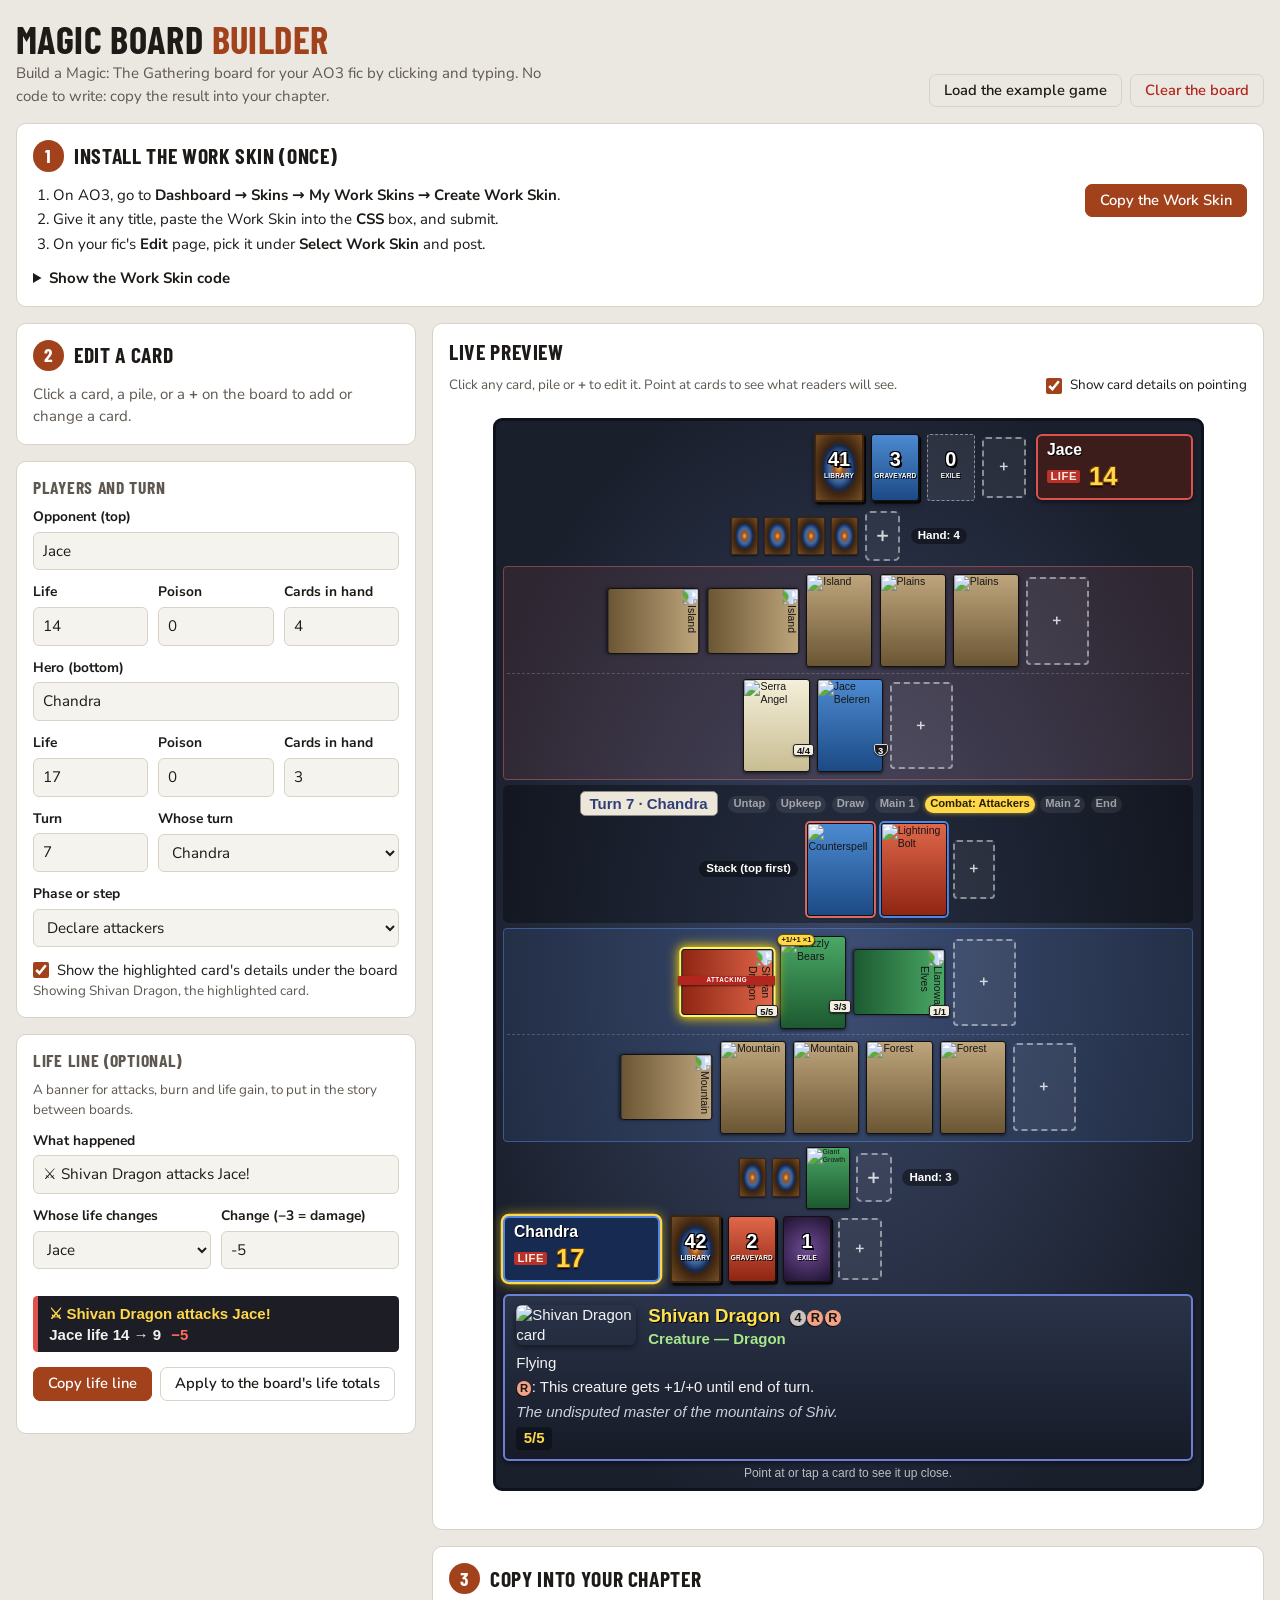
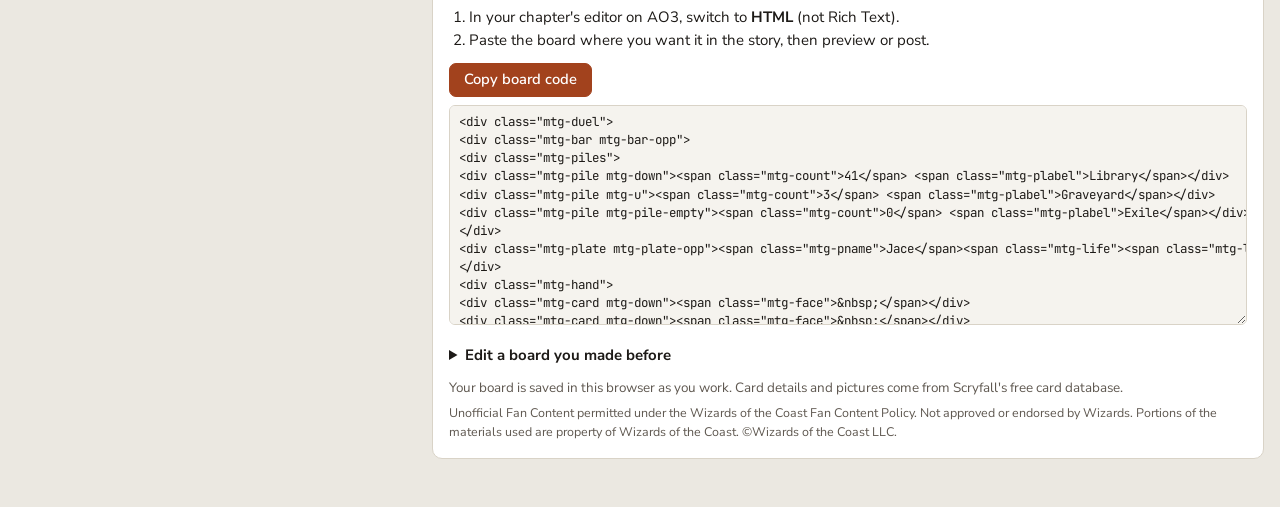
==== index.html @ f200ed75 "Add Magic: The Gathering board builder for AO3 A single-file builder (index.html) that makes MTG gam" ====
<!doctype html>
<html lang="en">
<head>
<meta charset="utf-8">
<meta name="viewport" content="width=device-width, initial-scale=1, viewport-fit=cover">
<title>Magic Board Builder</title>
<meta name="claude:viewport-fit-sides" content="cover">
<link rel="preconnect" href="https://fonts.googleapis.com">
<link rel="preconnect" href="https://fonts.gstatic.com" crossorigin>
<link rel="stylesheet" href="https://fonts.googleapis.com/css2?family=Barlow+Condensed:wght@600;700&family=JetBrains+Mono:wght@400;500&family=Nunito+Sans:opsz,wght@6..12,400;6..12,600;6..12,700&display=swap">
<style>
/* Workbench layout: editor rail on the left, live board and AO3 code on the right; one column on phones. */
:root {
  --bg: #ebe8e1;
  --panel: #ffffff;
  --panel-2: #f5f3ee;
  --ink: #1d1a17;
  --muted: #5f5850;
  --line: #d9d3c7;
  --accent: #a2421d;
  --accent-ink: #ffffff;
  --sel: #d99a00;
  --ok: #1d7a3b;
  --bad: #b3261e;
  --f-display: "Barlow Condensed", "Arial Narrow", "Roboto Condensed", sans-serif;
  --f-body: "Nunito Sans", "Segoe UI", system-ui, -apple-system, sans-serif;
  --f-mono: "JetBrains Mono", ui-monospace, Consolas, "Courier New", monospace;
}
@media (prefers-color-scheme: dark) {
  :root:not([data-theme="light"]) {
    --bg: #14120f; --panel: #1d1a16; --panel-2: #26221d; --ink: #efeae2; --muted: #a79e92;
    --line: #3a342c; --accent: #f08a5d; --accent-ink: #14120f; --sel: #ffd84a; --ok: #6fd38e; --bad: #ff8f85;
    color-scheme: dark;
  }
}
:root[data-theme="dark"] {
  --bg: #14120f; --panel: #1d1a16; --panel-2: #26221d; --ink: #efeae2; --muted: #a79e92;
  --line: #3a342c; --accent: #f08a5d; --accent-ink: #14120f; --sel: #ffd84a; --ok: #6fd38e; --bad: #ff8f85;
  color-scheme: dark;
}

body {
  margin: 0;
  background: var(--bg);
  color: var(--ink);
  font: 15px/1.5 var(--f-body);
}
.page {
  max-width: 1320px;
  margin: 0 auto;
  padding-block: 20px 48px;
  padding-left: max(16px, env(safe-area-inset-left, 0px));
  padding-right: max(16px, env(safe-area-inset-right, 0px));
  display: grid;
  gap: 16px;
}

/* ---------- Header ---------- */
.top { display: flex; flex-wrap: wrap; align-items: end; justify-content: space-between; gap: 12px 24px; }
.top h1 {
  margin: 0;
  font: 700 2.4rem/1 var(--f-display);
  letter-spacing: 0.01em;
  text-transform: uppercase;
  text-wrap: balance;
}
.top h1 span { color: var(--accent); }
.top p { margin: 4px 0 0; color: var(--muted); max-width: 62ch; }
.top-actions { display: flex; flex-wrap: wrap; gap: 8px; }

/* ---------- Panels ---------- */
.panel {
  background: var(--panel);
  border: 1px solid var(--line);
  border-radius: 10px;
  padding: 16px;
  min-width: 0;
}
.panel h2 {
  display: flex;
  align-items: center;
  gap: 10px;
  margin: 0 0 12px;
  font: 700 1.35rem/1.1 var(--f-display);
  letter-spacing: 0.03em;
  text-transform: uppercase;
}
.panel h3 {
  margin: 0 0 10px;
  font: 700 1.1rem/1.1 var(--f-display);
  letter-spacing: 0.04em;
  text-transform: uppercase;
  color: var(--muted);
}
.step-no {
  display: inline-grid;
  place-items: center;
  width: 1.6em;
  height: 1.6em;
  border-radius: 50%;
  background: var(--accent);
  color: var(--accent-ink);
  font-size: 0.9em;
}
.muted { color: var(--muted); }

.skin-step { display: grid; grid-template-columns: minmax(0, 1fr) auto; gap: 12px 24px; align-items: start; }
.skin-step ol { margin: 0; padding-left: 1.3em; }
.skin-step ol li + li { margin-top: 2px; }
.skin-step .actions { display: flex; flex-direction: column; gap: 8px; align-items: stretch; }
@media (max-width: 700px) { .skin-step { grid-template-columns: minmax(0, 1fr); } .skin-step .actions { flex-direction: row; flex-wrap: wrap; } }

.work {
  display: grid;
  gap: 16px;
  grid-template-columns: minmax(0, 400px) minmax(0, 1fr);
  grid-template-areas: "edit board" "edit code";
  align-items: start;
}
.col-edit { grid-area: edit; display: grid; gap: 16px; min-width: 0; }
.board-panel { grid-area: board; }
.code-panel { grid-area: code; }
@media (max-width: 900px) {
  .work { grid-template-columns: minmax(0, 1fr); grid-template-areas: "board" "edit" "code"; }
}

/* ---------- Form controls ---------- */
.field { display: grid; gap: 4px; margin-bottom: 12px; min-width: 0; }
.field > label, .legend { font-weight: 700; font-size: 0.86rem; }
.row2 { display: grid; grid-template-columns: minmax(0, 1fr) minmax(0, 1fr); gap: 0 10px; }
.row3 { display: grid; grid-template-columns: repeat(3, minmax(0, 1fr)); gap: 0 10px; }
.span2 { grid-column: span 2; }
.span3 { grid-column: span 3; }
input[type="text"], input[type="number"], input[type="url"], select, textarea {
  width: 100%;
  box-sizing: border-box;
  padding: 7px 9px;
  border: 1px solid var(--line);
  border-radius: 6px;
  background: var(--panel-2);
  color: var(--ink);
  font: inherit;
  font-size: 0.95rem;
}
textarea { resize: vertical; }
input:focus-visible, select:focus-visible, textarea:focus-visible, button:focus-visible {
  outline: 2px solid var(--accent);
  outline-offset: 1px;
}
input:disabled + span { opacity: 0.5; }
.inline { display: flex; gap: 8px; }
.inline input { flex: 1; min-width: 0; }

.checks { display: grid; gap: 8px; margin-bottom: 12px; }
.check { display: grid; grid-template-columns: auto minmax(0, 1fr); gap: 8px; align-items: start; font-size: 0.92rem; cursor: pointer; }
.check input { margin: 3px 0 0; width: 16px; height: 16px; accent-color: var(--accent); }

.seg { display: inline-flex; flex-wrap: wrap; border: 1px solid var(--line); border-radius: 7px; overflow: hidden; max-width: 100%; }
.seg label { position: relative; cursor: pointer; }
.seg input { position: absolute; opacity: 0; inset: 0; margin: 0; cursor: pointer; }
.seg span { display: block; padding: 6px 12px; font-size: 0.9rem; font-weight: 600; background: var(--panel-2); }
.seg label + label span { border-left: 1px solid var(--line); }
.seg input:checked + span { background: var(--accent); color: var(--accent-ink); }
.seg input:focus-visible + span { outline: 2px solid var(--accent); outline-offset: -3px; }

.btn, .btn-ghost {
  display: inline-flex;
  align-items: center;
  justify-content: center;
  gap: 6px;
  padding: 7px 14px;
  border-radius: 7px;
  font: 600 0.92rem/1.2 var(--f-body);
  cursor: pointer;
  white-space: nowrap;
}
.btn { background: var(--accent); color: var(--accent-ink); border: 1px solid var(--accent); }
.btn:hover { filter: brightness(1.08); }
.btn:disabled { opacity: 0.6; cursor: default; }
.btn-ghost { background: transparent; color: var(--ink); border: 1px solid var(--line); }
.btn-ghost:hover { border-color: var(--accent); }
.btn-ghost.danger { color: var(--bad); }
.btn-ghost:disabled { opacity: 0.45; cursor: default; border-color: var(--line); }

.hint { margin: 0; font-size: 0.84rem; color: var(--muted); }
.hint.ok { color: var(--ok); }
.hint.bad { color: var(--bad); }
.empty-note { margin: 0; color: var(--muted); }
.zone-title {
  margin: 0 0 12px;
  padding: 6px 10px;
  border-left: 4px solid var(--sel);
  background: var(--panel-2);
  border-radius: 0 6px 6px 0;
  font-weight: 700;
}

.lookup-out { display: grid; gap: 6px; }
.lookup-out:empty { display: none; }
.results { display: grid; gap: 4px; max-height: 280px; overflow: auto; }
.result {
  display: grid;
  gap: 1px;
  padding: 6px 9px;
  border: 1px solid var(--line);
  border-radius: 6px;
  background: var(--panel-2);
  color: var(--ink);
  font: inherit;
  font-size: 0.9rem;
  text-align: left;
  cursor: pointer;
}
.result span { color: var(--muted); font-size: 0.8rem; }
.result:hover { border-color: var(--accent); }
.lookup-out a, .hint a { color: var(--accent); }

.prints { display: grid; grid-template-columns: repeat(auto-fill, minmax(76px, 1fr)); gap: 6px; max-height: 330px; overflow: auto; padding: 2px; }
.print {
  display: grid;
  gap: 2px;
  padding: 3px;
  border: 1px solid var(--line);
  border-radius: 6px;
  background: var(--panel-2);
  color: var(--muted);
  font: 600 0.7rem/1.15 var(--f-body);
  text-align: center;
  cursor: pointer;
}
.print img { width: 100%; height: auto; border-radius: 4px; }
.print:hover, .print.is-cur { border-color: var(--accent); color: var(--ink); }
.print.is-cur { outline: 2px solid var(--accent); }

.pic-row { display: grid; grid-template-columns: minmax(0, 1fr) auto; gap: 10px; align-items: start; }
.pic-row img { width: 56px; height: auto; border-radius: 3px; border: 1px solid var(--line); }
.btn-row { display: flex; flex-wrap: wrap; gap: 8px; margin-top: 4px; }

/* ---------- Preview ---------- */
.board-panel .hint { margin-bottom: 8px; }
.preview-bar { display: flex; flex-wrap: wrap; justify-content: space-between; gap: 6px 16px; align-items: center; margin-bottom: 8px; }
.preview-bar .hint { margin: 0; }
.preview { min-width: 0; }
.preview .mtg-duel { margin-top: 0; }
#workskin [data-k] { cursor: pointer; }
#workskin [data-k]:focus-visible { outline: 2px solid var(--accent); outline-offset: 2px; }
#workskin .is-sel { outline: 3px solid var(--sel); outline-offset: 3px; border-radius: 0.3em; }
#workskin .mtg-pile.is-sel { outline-offset: 2px; }
#workskin.no-pops .mtg-hover, #workskin.no-pops .mtg-pop { display: none !important; }
/* The + buttons only exist in the builder, never in the code for AO3. */
.add-slot {
  display: inline-grid;
  place-items: center;
  width: 4.2em;
  height: 5.9em;
  margin: 0.15em;
  vertical-align: middle;
  border: 2px dashed rgba(255, 255, 255, 0.45);
  border-radius: 0.4em;
  background: rgba(255, 255, 255, 0.06);
  color: rgba(255, 255, 255, 0.8);
  font: 700 0.95em/1.1 var(--f-body);
  cursor: pointer;
}
.add-slot:hover { border-color: #ffd84a; color: #ffd84a; }
.mtg-row .add-slot { width: 6.3em; height: 8.8em; margin: 0.25em 0.2em; }
.mtg-hand .add-slot { width: 2.6em; height: 3.65em; font-size: 1.3em; }
.mtg-piles .add-slot { width: 4.4em; height: 6.15em; margin: 0 0.2em; }
.add-slot b { display: block; font-size: 1.6em; line-height: 1; }

/* ---------- Code output ---------- */
.code-panel ol { margin: 0 0 12px; padding-left: 1.3em; }
.code-bar { display: flex; flex-wrap: wrap; gap: 8px; align-items: center; margin-bottom: 8px; }
.status { font-size: 0.86rem; color: var(--ok); font-weight: 600; }
textarea.code {
  height: 220px;
  font: 0.78rem/1.45 var(--f-mono);
  white-space: pre;
  overflow: auto;
}
details { margin-top: 12px; }
summary { cursor: pointer; font-weight: 700; }
details[open] summary { margin-bottom: 8px; }
.log-preview .mtg-log { margin: 0 0 10px; }
.legal { margin: 0; font-size: 0.78rem; color: var(--muted); }
</style>
</head>
<body>


<script type="text/plain" id="skin-css">/* =====================================================================
   MAGIC: THE GATHERING DUEL BOARD — AO3 Work Skin

   HOW TO INSTALL
   AO3 Dashboard → Skins → My Work Skins → Create Work Skin, paste this
   whole file, save. Then on your work's Edit page pick it under
   "Select Work Skin". AO3 quietly adds "#workskin" in front of every
   rule, so these styles only ever touch your own story.

   HOW TO READ THIS FILE (a 30-second CSS primer)
   - Anything between slash-star and star-slash, like this text, is a
     comment. The browser ignores it; it's only here for you.
   - A rule looks like:   .mtg-card { color: red; }
       .mtg-card   = "every element whose class is mtg-card"
                     (in the HTML that's  class="mtg-card")
       { ... }     = the list of looks to give those elements
       color: red; = one look: a "property" and its "value"
   - ".mtg-tapped .mtg-face" (two names with a space) means "a mtg-face
     that sits INSIDE a mtg-tapped". ".mtg-pile.mtg-down" (no space)
     means "one element that has BOTH classes".
   - Every class here starts with "mtg-" so it can't clash with AO3's
     own class names.

   UNITS YOU'LL SEE
   - em  = relative to the current text size. 1em = one letter-height.
           Because the whole board is sized in em, it grows and shrinks
           with the reader's chosen font size.
   - %   = a share of the space available (50% = half as wide).
   - px  = a fixed screen pixel. Used only for thin lines.

   COLOURS
   - #ffd84a is a hex colour (red-green-blue). rgba(0, 0, 0, 0.5) is
     red, green, blue, then opacity: 0 = invisible, 1 = solid.
   - Many rules set "background" twice: first a plain colour, then a
     gradient. Browsers use the last one they understand, so the plain
     colour is a safety net if a gradient ever isn't supported.

   WHAT AO3 DOESN'T ALLOW, AND SO ISN'T USED HERE
   - "@media" rules: AO3's cleaner rebuilds work skins without their
     screen-size conditions, so a rule meant only for phones would
     apply everywhere. Everything here works at every screen size.
   - "position: fixed" (pinning something to the reader's screen):
     AO3 refuses to save a work skin that uses it.
   ===================================================================== */


/* =====================================================================
   1. THE BOARD FRAME
   The dark playmat that holds everything. In the HTML it's the
   outermost <div class="mtg-duel">.
   ===================================================================== */
.mtg-duel {
  margin: 1.5em auto;               /* space above/below; "auto" centres it */
  max-width: 46em;                  /* never wider than this on big screens */
  padding: 0.5em;                   /* gap between the edge and the contents */
  background: #222a3a;              /* plain slate (safety net) */
  background: radial-gradient(ellipse, #3a4766, #1a1f2c 80%);  /* lighter in the middle, darker at the edges */
  border: 3px solid #0e121a;
  border-radius: 0.6em;
  color: #fff;                      /* default text colour: white */
  font-family: "Trebuchet MS", "Segoe UI", Verdana, Arial, sans-serif;  /* first font the reader has wins */
  line-height: 1.2;                 /* tighter line spacing than story text */
  text-align: left;
  position: relative;               /* card details (section 12) are placed against this box */
}

/* AO3 sometimes slips extra line breaks (<br>) and paragraphs (<p>) into
   pasted HTML. These rules make them invisible and spaceless inside the
   board, the card panel and the log box, so they can't break the layout. */
.mtg-duel br, .mtg-spot br, .mtg-log br { display: none; }
.mtg-duel p, .mtg-spot p, .mtg-log p { margin: 0; padding: 0; }
/* Where cards sit side by side, a paragraph AO3 adds must not start a new line. */
.mtg-row p, .mtg-hand p, .mtg-bar p, .mtg-piles p, .mtg-mid p, .mtg-stack p { display: inline; }


/* =====================================================================
   2. PLAYER PLATES (name, life, poison)
   The opponent's plate sits top-right, the hero's bottom-left.
   ===================================================================== */

/* The strip each plate sits in (with the player's piles beside it). */
.mtg-bar { margin: 0.2em 0 0.4em; text-align: left; }
/* Add mtg-bar-opp to push everything to the right (opponent's side). */
.mtg-bar-opp { text-align: right; }

/* The dark box itself. */
.mtg-plate {
  display: inline-block;            /* only as wide as it needs, so it can sit left or right */
  min-width: 9em;
  margin: 0.15em 0;
  padding: 0.3em 0.6em 0.4em;       /* top, sides, bottom */
  vertical-align: middle;
  text-align: left;
  border-radius: 0.4em;
  box-shadow: 0 0.15em 0.3em rgba(0, 0, 0, 0.45);
}
/* Colour themes: red-bordered for the opponent, blue for the hero. */
.mtg-plate-opp { background: #3d1c1c; border: 2px solid #d9534f; }
.mtg-plate-me { background: #172a52; border: 2px solid #4f86e8; }
/* Add mtg-active to the plate of the player whose turn it is: a gold ring. */
.mtg-plate.mtg-active { box-shadow: 0 0 0 0.15em #ffd84a, 0 0 0.8em 0.15em rgba(255, 212, 0, 0.5); }

/* Player's name. */
.mtg-pname {
  display: block;
  margin-bottom: 0.1em;
  font-weight: bold;
  font-size: 1.05em;
  text-shadow: 1px 1px 0 #000;
}

/* The line holding the "LIFE" tag, the number and the poison counter. */
.mtg-life { display: block; white-space: nowrap; }

/* The little "LIFE" tag. */
.mtg-life-tag {
  display: inline-block;
  margin-right: 0.4em;
  padding: 0 0.3em;
  background: #b8322a;
  color: #ffe9e0;
  font-weight: bold;
  font-size: 0.75em;
  letter-spacing: 0.05em;
  border-radius: 0.2em;
  vertical-align: middle;
}

/* The big life total. Four text-shadows draw an outline; the fifth a drop shadow. */
.mtg-life-num {
  font-size: 1.7em;
  font-weight: bold;
  color: #ffd84a;
  text-shadow: 1px 1px 0 #6b3a00, -1px -1px 0 #6b3a00, 1px -1px 0 #6b3a00, -1px 1px 0 #6b3a00, 0 2px 2px #000;
  vertical-align: middle;
}

/* Poison counters: a green pill after the life total, e.g. "☣ 3". */
.mtg-poison {
  display: inline-block;
  margin-left: 0.5em;
  padding: 0 0.45em;
  background: #2b4f1c;
  border: 1px solid #8fd16a;
  border-radius: 1em;
  color: #d8ffc4;
  font-size: 0.8em;
  font-weight: bold;
  vertical-align: middle;
}


/* =====================================================================
   3. PILES (Library, Graveyard, Exile) AND THE COMMAND ZONE
   A small group of card-sized piles beside each plate.
   ===================================================================== */
.mtg-piles {
  display: inline-block;
  margin: 0.15em 0.4em;
  vertical-align: middle;
  font-size: 0.7em;                 /* everything in here is drawn at 70% size */
  text-align: center;
  white-space: nowrap;              /* keep the piles in one row */
}

/* One pile. Two offset shadows behind it make it look like a stack. */
.mtg-pile {
  display: inline-block;
  width: 4.4em;
  height: 6.15em;
  margin: 0 0.2em;
  vertical-align: middle;
  overflow: hidden;
  border: 1px solid #111;
  border-radius: 0.3em;
  background: #555;
  text-align: center;
  white-space: normal;
  box-shadow: 0.1em 0.12em 0 #0c0c0c, 0.2em 0.24em 0 #050505, 0 0.3em 0.5em rgba(0, 0, 0, 0.5);
}
/* An empty pile: just a dashed outline. */
.mtg-pile-empty { background: rgba(255, 255, 255, 0.07); border: 1px dashed rgba(255, 255, 255, 0.45); box-shadow: none; }
/* The Exile pile is purple-black, so it never looks like the Graveyard. */
.mtg-pile-exile { background: #3a2650; background: radial-gradient(circle, #6e4b94, #1f1230); }

/* The big number on a pile, with a black outline so it shows on any colour. */
.mtg-count {
  display: block;
  margin-top: 0.75em;
  font-size: 1.9em;
  line-height: 1;
  font-weight: bold;
  color: #fff;
  text-shadow: 2px 2px 0 #000, -1px -1px 0 #000, 1px -1px 0 #000, -1px 1px 0 #000;
}
/* The small "LIBRARY" / "GRAVEYARD" / "EXILE" label under it. */
.mtg-plabel {
  display: block;
  margin-top: 0.35em;
  font-size: 0.62em;
  font-weight: bold;
  letter-spacing: 0.03em;
  text-transform: uppercase;
  color: #fff;
  text-shadow: 1px 1px 0 #000;
}


/* =====================================================================
   4. THE BATTLEFIELD
   Each player has a side (mtg-side) holding two rows of cards:
     mtg-front-row  creatures, planeswalkers, battles (nearest the middle)
     mtg-back-row   lands, artifacts, enchantments (nearest the player)
   Rows fill left to right and wrap onto a new line when they run out
   of room, so the board fits phones without scrolling sideways.
   ===================================================================== */
.mtg-side {
  padding: 0.15em 0.3em;
  border-radius: 0.4em;
  font-size: 0.7em;                 /* cards are sized relative to this */
}
/* Side tints: red for the opponent, blue for the hero. */
.mtg-opp { background: rgba(224, 106, 99, 0.1); border: 1px solid rgba(224, 106, 99, 0.45); }
.mtg-me { background: rgba(90, 143, 238, 0.1); border: 1px solid rgba(90, 143, 238, 0.45); }

.mtg-row {
  min-height: 3em;                  /* an empty row still shows as a thin strip */
  padding: 0.3em 0;
  text-align: center;               /* cards gather in the middle */
}
/* A faint dashed line between the two rows of one side. */
.mtg-row + .mtg-row { border-top: 1px dashed rgba(255, 255, 255, 0.18); }


/* =====================================================================
   5. CARDS
   Every card has these parts, in this order:
     <div class="mtg-card ...">     the space the card takes up on the
                                    board, and the thing readers point at
       <span class="mtg-badges">    small labels over the card (section 8),
                                    only if it has any
       <span class="mtg-face">      what the card looks like
       a details panel or pop-up    (section 12), only if it has one
     </div>
   The face is either a real card picture (<img> inside it, plus
   mtg-pic on the card) or a drawn card made of three strips:
     mtg-cname  name     mtg-art  picture box with the mana cost
     mtg-type   type line
   The frame colour is a class on the card (section 6).
   ===================================================================== */
.mtg-card {
  display: inline-block;            /* sit side by side in a row */
  width: 6.3em;                    /* real card proportions: 63 × 88 mm */
  height: 8.8em;
  margin: 0.25em 0.2em;
  vertical-align: middle;
  text-align: left;
  cursor: pointer;                  /* tells iPhones the card can be tapped */
}

.mtg-face {
  display: block;
  width: 100%;
  height: 100%;
  box-sizing: border-box;           /* the frame padding stays inside the card's size */
  padding: 0.25em;                  /* the coloured frame around the strips */
  overflow: hidden;
  background: #999;
  border: 1px solid #111;
  border-radius: 0.3em;
  color: #161616;
  box-shadow: 0 0.15em 0.3em rgba(0, 0, 0, 0.55);
}
/* While the pointer is over a card, a thin yellow outline marks it. */
.mtg-card:hover .mtg-face { outline: 2px solid #fff36b; }

/* Name strip. Fits two lines; a longer name is cut off. */
.mtg-cname {
  display: block;
  height: 2.2em;
  overflow: hidden;
  padding: 0.1em 0.2em;
  background: rgba(255, 255, 255, 0.7);
  border-radius: 0.15em;
  font-size: 0.75em;
  line-height: 1.1;
  font-weight: bold;
}

/* Picture box. Shows the mana cost (or, for a land, the mana it makes).
   Its colour comes from the frame class (section 6). */
.mtg-art {
  display: block;
  height: 3.4em;
  margin: 0.15em 0;
  overflow: hidden;
  background: #555;
  border: 1px solid rgba(0, 0, 0, 0.6);
  line-height: 3.4em;               /* as tall as the box = the symbols sit in the middle */
  text-align: center;
  white-space: nowrap;
}

/* Type line ("Creature — Elf Druid"). One line; a long one ends in "…". */
.mtg-type {
  display: block;
  padding: 0.15em 0.25em;
  overflow: hidden;
  background: rgba(255, 255, 255, 0.7);
  border-radius: 0.15em;
  font-size: 0.6em;
  font-weight: bold;
  white-space: nowrap;
  text-overflow: ellipsis;
}

/* A REAL CARD PICTURE as the face: no frame, the picture fills the card.
   "height: auto" keeps the picture's own shape (Scryfall asks that card
   pictures are never stretched or squashed). */
.mtg-pic .mtg-face { padding: 0; background: #111; }
.mtg-face img { display: block; width: 100%; height: auto; }


/* =====================================================================
   6. FRAME COLOURS
   One class per colour, on the card (or on a Graveyard pile, to show the
   colour of its top card):
     mtg-w white   mtg-u blue   mtg-b black   mtg-r red   mtg-g green
     mtg-m multicoloured (gold)   mtg-c colourless   mtg-l land
   Each sets the frame (a top-to-bottom gradient) and the picture box
   (a glow: bright in the centre, dark at the edges).
   ===================================================================== */
.mtg-w .mtg-face, .mtg-pile.mtg-w { background: #ddd5b4; background: linear-gradient(#f4efd9, #c8bd92); }
.mtg-u .mtg-face, .mtg-pile.mtg-u { background: #2f6db5; background: linear-gradient(#4c8ad1, #1c4a85); }
.mtg-b .mtg-face, .mtg-pile.mtg-b { background: #3a3538; background: linear-gradient(#5a5357, #1b181a); }
.mtg-r .mtg-face, .mtg-pile.mtg-r { background: #c4472c; background: linear-gradient(#e0674a, #8f2513); }
.mtg-g .mtg-face, .mtg-pile.mtg-g { background: #2f8a4c; background: linear-gradient(#4aa865, #1c5a30); }
.mtg-m .mtg-face, .mtg-pile.mtg-m { background: #d0aa45; background: linear-gradient(#ecd07a, #9c7a20); }
.mtg-c .mtg-face, .mtg-pile.mtg-c { background: #a9b1b8; background: linear-gradient(#cfd5da, #7d858c); }
.mtg-l .mtg-face, .mtg-pile.mtg-l { background: #9c8460; background: linear-gradient(#bea57c, #6b5634); }

.mtg-w .mtg-art { background: #efe6c4; background: radial-gradient(circle, #fffbea, #cfc39a); }
.mtg-u .mtg-art { background: #3c77b8; background: radial-gradient(circle, #8cc2ec, #1b4a86); }
.mtg-b .mtg-art { background: #403a40; background: radial-gradient(circle, #7a7180, #151215); }
.mtg-r .mtg-art { background: #c4502e; background: radial-gradient(circle, #f7a072, #861d0e); }
.mtg-g .mtg-art { background: #3d8f55; background: radial-gradient(circle, #8fd69e, #1b5530); }
.mtg-m .mtg-art { background: #d8b552; background: radial-gradient(circle, #fff0b8, #a6801f); }
.mtg-c .mtg-art { background: #b4bcc3; background: radial-gradient(circle, #eef1f4, #7a838b); }
.mtg-l .mtg-art { background: #a58c64; background: radial-gradient(circle, #e2cfa6, #6a5332); }


/* =====================================================================
   7. MANA SYMBOLS
   One <span class="mtg-pip mtg-p-..."> per symbol: a coloured coin with
   its letter or number. Used on drawn cards and in the info panels.
     mtg-p-w  W   mtg-p-u  U   mtg-p-b  B   mtg-p-r  R   mtg-p-g  G
     mtg-p-c  colourless (C)   mtg-p-n  numbers, X, tap (↷)
     mtg-p-h  hybrid and other two-part symbols, e.g. "W/U"
   ===================================================================== */
.mtg-pip {
  display: inline-block;
  min-width: 1.25em;
  height: 1.25em;
  margin: 0 0.06em;
  padding: 0 0.1em;
  box-sizing: border-box;
  border-radius: 1em;               /* a circle, or a pill for "W/U" */
  background: #ccc5c0;
  color: #161616;
  font-size: 0.85em;
  font-style: normal;
  font-weight: bold;
  line-height: 1.25em;
  text-align: center;
  text-shadow: none;
  vertical-align: middle;
  box-shadow: -0.06em 0.1em 0 rgba(0, 0, 0, 0.55);
}
.mtg-p-w { background: #fbf6d8; }
.mtg-p-u { background: #aad3f0; }
.mtg-p-b { background: #c9bfbc; }
.mtg-p-r { background: #f4a283; }
.mtg-p-g { background: #9ed2ae; }
.mtg-p-c { background: #d9d6d3; }
.mtg-p-n { background: #cbc4bf; }
.mtg-p-h { background: #e3cc85; font-size: 0.7em; }

/* Bigger symbols in a drawn card's picture box. */
.mtg-art .mtg-pip { font-size: 1.05em; }


/* =====================================================================
   8. CARD STATES AND BADGES
   ===================================================================== */

/* TAPPED: add mtg-tapped to the card. The card's space turns sideways
   (wide and short), and the face is turned a quarter-turn to fill it.
   translate() moves the face so its middle lands on the middle of the
   sideways space; rotate(90deg) turns it clockwise. */
.mtg-tapped { width: 8.8em; height: 6.3em; }
.mtg-tapped .mtg-face {
  width: 6.3em;
  height: 8.8em;
  transform: translate(1.25em, -1.25em) rotate(90deg);
}

/* FACE-DOWN: add mtg-down to the card and leave its face empty
   (a morph, a manifest, or a card in a hidden hand). The rings of
   colour draw a card back. Also used for the Library pile. */
.mtg-down .mtg-face, .mtg-pile.mtg-down {
  padding: 0;
  background: #4f3218;
  background: radial-gradient(ellipse, #f0b45a 0, #a2501a 14%, #3d6aa6 30%, #16284f 48%, #3b2410 56%, #7a4f26 100%);
  border: 0.25em solid #3b2410;
}

/* BADGES are small labels laid over the card, all inside one
   <span class="mtg-badges"> that comes first in the card. It has no
   height of its own; it just marks the card's top-left corner, and each
   badge is placed from there. Because the badges aren't part of the
   face, they stay upright when the card is tapped. */
.mtg-badges { display: block; position: relative; height: 0; z-index: 2; }

/* Power/toughness ("3/3"), on the right edge, just above the bottom.
   It stays clear of the bottom strip of the card, where the artist's
   name and the copyright line are printed: Scryfall asks that those
   are never covered. (On a tapped card that strip is on the left.)
   "top" counts down from the card's top edge, in the badge's own text
   size, so it differs for tapped cards and the smaller commander. */
.mtg-pt, .mtg-loy {
  position: absolute;
  right: -0.5em;
  top: 6.8em;
  height: 1.3em;
  box-sizing: border-box;
  padding: 0 0.35em;
  font-size: 0.9em;
  font-weight: bold;
  line-height: 1.2em;
  white-space: nowrap;
  box-shadow: 0 0.1em 0.2em rgba(0, 0, 0, 0.6);
}
.mtg-tapped .mtg-pt, .mtg-tapped .mtg-loy { top: 5.9em; }
.mtg-cmd .mtg-pt, .mtg-cmd .mtg-loy { top: 4.4em; }
.mtg-pt { background: #f1ede0; border: 1px solid #222; border-radius: 0.3em; color: #111; }
/* Loyalty (planeswalkers) or defense (battles): a dark shield shape. */
.mtg-loy { background: #1b1b1b; border: 1px solid #ddd; border-radius: 0.2em 0.2em 0.8em 0.8em; color: #fff; }

/* Counters or a short note ("+1/+1 ×2", "Equipped"), top left. */
.mtg-note {
  position: absolute;
  left: -0.35em;
  top: -0.35em;
  max-width: 140%;
  padding: 0.05em 0.4em;
  overflow: hidden;
  background: #ffd84a;
  border: 1px solid #6b5300;
  border-radius: 1em;
  color: #241a00;
  font-size: 0.72em;
  font-weight: bold;
  line-height: 1.25;
  white-space: nowrap;
  box-shadow: 0 0.1em 0.2em rgba(0, 0, 0, 0.6);
}
/* "ATTACKING" / "BLOCKING" ribbon across the middle of the card. */
.mtg-tag {
  position: absolute;
  left: -0.33em;
  right: -0.33em;
  top: 5.8em;
  padding: 0.1em 0;
  background: #b3261e;
  color: #fff;
  font-size: 0.6em;
  font-weight: bold;
  letter-spacing: 0.08em;
  text-align: center;
  box-shadow: 0 0.1em 0.3em rgba(0, 0, 0, 0.6);
}
.mtg-tapped .mtg-tag { top: 4.2em; }
.mtg-blocking .mtg-tag { background: #2560c4; }

/* Glow rings. Combat: red for attackers, blue for blockers. */
.mtg-attacking .mtg-face { box-shadow: 0 0 0 0.18em #e8402f, 0 0 0.8em 0.1em rgba(232, 64, 47, 0.8); }
.mtg-blocking .mtg-face { box-shadow: 0 0 0 0.18em #3d86ff, 0 0 0.8em 0.1em rgba(61, 134, 255, 0.8); }
/* On the stack, whose spell it is: blue ring (hero's), red ring (opponent's). */
.mtg-mine .mtg-face { box-shadow: 0 0 0 0.18em #4f86e8, 0 0.15em 0.3em rgba(0, 0, 0, 0.5); }
.mtg-theirs .mtg-face { box-shadow: 0 0 0 0.18em #e06a63, 0 0.15em 0.3em rgba(0, 0, 0, 0.5); }
/* The commander, in the command zone: a pale violet ring. */
.mtg-cmd .mtg-face { box-shadow: 0 0 0 0.18em #c9a6ff, 0 0.15em 0.3em rgba(0, 0, 0, 0.5); }
/* Golden glow on the card the scene is about. It wins over the others. */
.mtg-card.mtg-focus .mtg-face { box-shadow: 0 0 0 0.2em #fff36b, 0 0 1em 0.3em #ffd400; }


/* =====================================================================
   9. HANDS
   A centred row of cards plus a "Hand: 7" pill. Hidden cards are small
   card backs (mtg-down); revealed cards are bigger, face-up.
   ===================================================================== */
.mtg-hand { margin: 0.3em 0; text-align: center; font-size: 0.7em; }
.mtg-hand .mtg-card { width: 4.2em; height: 5.9em; margin: 0.15em; }
.mtg-hand .mtg-down { width: 2.6em; height: 3.65em; }
/* Shrinks a revealed drawn card's strips to fit the smaller card. */
.mtg-hand .mtg-face { font-size: 0.667em; }
.mtg-hand .mtg-down .mtg-face { border-width: 0.2em; }

/* The dark rounded "Hand: 7" pill. */
.mtg-hand-label {
  display: inline-block;
  margin-left: 0.5em;
  padding: 0.1em 0.6em;
  vertical-align: middle;
  background: rgba(0, 0, 0, 0.4);
  border-radius: 1em;
  font-size: 1.1em;
  font-weight: bold;
}

/* The commander sits among the piles, at pile size. */
.mtg-piles .mtg-card { width: 4.4em; height: 6.15em; margin: 0 0.2em; white-space: normal; }
.mtg-piles .mtg-face { font-size: 0.7em; }


/* =====================================================================
   10. THE MIDDLE STRIP: turn, phase and the stack
   ===================================================================== */
.mtg-mid {
  margin: 0.35em 0;
  padding: 0.3em;
  background: rgba(0, 0, 0, 0.35);
  border-radius: 0.4em;
  text-align: center;
}

/* "Turn 5 · Jace" box. */
.mtg-turn {
  display: inline-block;
  margin: 0.1em 0.4em;
  padding: 0.15em 0.6em;
  background: #ece7d8;
  border: 0.12em solid #8a8a8a;
  border-radius: 0.35em;
  color: #2f3f78;
  font-weight: bold;
  vertical-align: middle;
}

/* The phase track: every phase in a row, the current one lit up gold. */
.mtg-phases { display: inline-block; vertical-align: middle; }
.mtg-ph {
  display: inline-block;
  margin: 0.1em 0.05em;
  padding: 0.15em 0.45em;
  background: rgba(255, 255, 255, 0.08);
  border-radius: 1em;
  color: rgba(255, 255, 255, 0.55);
  font-size: 0.75em;
  font-weight: bold;
}
.mtg-ph-on { background: #ffd84a; color: #2a1f00; box-shadow: 0 0 0.5em rgba(255, 216, 74, 0.6); }

/* The stack: spells and abilities waiting to resolve, newest first. */
.mtg-stack { display: block; margin-top: 0.3em; font-size: 0.7em; }
.mtg-stack-label {
  display: inline-block;
  margin-right: 0.4em;
  padding: 0.1em 0.6em;
  vertical-align: middle;
  background: rgba(0, 0, 0, 0.4);
  border-radius: 1em;
  font-size: 1.1em;
  font-weight: bold;
}


/* =====================================================================
   11. CARD INFO PANEL
   One card's full details. Works inside the board or on its own in the
   story, so it sets its own font. Each part is on its own line:
     mtg-spot-img    the card picture (optional), on the left
     mtg-spot-name   name, then mtg-spot-cost (mana symbols) after it
     mtg-spot-type   type line (green)
     mtg-spot-text   rules text; one mtg-spot-line per ability
     mtg-spot-flavor flavour text (italic)
     mtg-spot-stats  power/toughness or loyalty
   ===================================================================== */
.mtg-spot {
  display: block;
  overflow: hidden;                 /* makes the panel tall enough to fit the picture */
  margin: 0.6em 0 0.2em;
  padding: 0.5em 0.75em 0.6em;
  background: #20283a;
  background: linear-gradient(#2a3349, #161b27);
  border: 2px solid #6b7fd6;
  border-radius: 0.4em;
  box-shadow: 0 0.15em 0.3em rgba(0, 0, 0, 0.45);
  color: #f4f4f4;
  font-family: "Trebuchet MS", "Segoe UI", Verdana, Arial, sans-serif;
  line-height: 1.35;
  text-align: left;
  white-space: normal;
  cursor: auto;
}
/* The picture sits on the left; the text flows on its right. */
.mtg-spot-img { float: left; width: 8em; margin: 0.1em 0.8em 0.3em 0; }
.mtg-spot-img img { display: block; width: 100%; height: auto; border-radius: 0.4em; box-shadow: 0 0.15em 0.4em rgba(0, 0, 0, 0.5); }

.mtg-spot-name { color: #ffe14d; font-size: 1.25em; font-weight: bold; text-shadow: 1px 1px 0 #000; }
.mtg-spot-cost { margin-left: 0.3em; white-space: nowrap; }
.mtg-spot-type { display: block; color: #a6e88a; font-weight: bold; }
.mtg-spot-text { display: block; margin-top: 0.3em; }
.mtg-spot-line { display: block; margin-bottom: 0.25em; }
.mtg-spot-flavor { display: block; margin-top: 0.3em; color: #c9cfdd; font-style: italic; }
.mtg-spot-stats {
  display: inline-block;
  margin-top: 0.3em;
  padding: 0.1em 0.5em;
  background: rgba(0, 0, 0, 0.35);
  border-radius: 0.25em;
  color: #ffd84a;
  font-weight: bold;
}
/* Mana symbols inside the panel's text. */
.mtg-spot .mtg-pip { font-size: 0.75em; }
.mtg-spot-cost .mtg-pip { font-size: 0.85em; }


/* =====================================================================
   12. POINT AT A CARD TO SEE IT
   AO3 doesn't allow scripts, so a card carries its own hidden extras,
   and pointing at the card (or tapping it on a phone) shows them:
     mtg-hover  a full info panel (section 11), last thing in the card
     mtg-pop    just the big card picture:
                  <span class="mtg-pop"><img src="LINK" alt="Name" width="200"></span>
   Either one opens right under the card, across the width of the board,
   so it's next to the card even on a phone, where the board can be
   taller than the screen. Give a card one or the other, not both: only
   one shows at a time, so a picture never covers the panel's words.

   How it's placed: "position: absolute" lifts it out of the layout,
   and sideways it's measured against the whole board (.mtg-duel), not
   the card, so it can't spill off the edge of a phone screen. Up and
   down, no "top" is given, so it stays where it would have been: just
   under its card.
   ===================================================================== */
.mtg-hover {
  display: none;                    /* hidden until its card is pointed at */
  position: absolute;
  left: 0.5em;                      /* the board's edges, less a small gap */
  right: 0.5em;
  margin: 0.3em 0 0;                /* a small gap under the card */
  z-index: 10;                      /* drawn above everything else */
  font-size: 1.43em;                /* cards are drawn at 70% size; this undoes it (1 ÷ 0.7) */
  border-color: #ffd84a;            /* gold edge, so it's clear this is the pointed-at card */
  box-shadow: 0 0.3em 1.5em rgba(0, 0, 0, 0.7);
}
.mtg-card:hover .mtg-hover { display: block; }

.mtg-pop {
  display: none;
  position: absolute;
  left: 0;
  right: 0;
  width: 14em;                      /* about 220px at normal text size */
  max-width: 70%;                   /* but never more than most of the board's width */
  margin: 0.3em auto 0;             /* "auto" on both sides centres it on the board */
  z-index: 10;
  padding: 0.3em;
  font-size: 1.43em;
  background: #111;
  border: 2px solid #ffd84a;
  border-radius: 0.6em;
  box-shadow: 0 0.3em 1.5em rgba(0, 0, 0, 0.7);
}
.mtg-card:hover .mtg-pop { display: block; }
.mtg-pop img { display: block; width: 100%; height: auto; border-radius: 0.45em; }

/* A tapped card's face still takes up its upright height in the
   layout (turning it doesn't change that), which would leave a gap
   above the panel. This pulls the panel up to the card's real bottom. */
.mtg-tapped .mtg-hover, .mtg-tapped .mtg-pop { margin-top: -1.5em; }

/* The small hint under the board: "Point at or tap a card…" */
.mtg-tip { display: block; margin-top: 0.4em; color: rgba(255, 255, 255, 0.7); font-size: 0.8em; text-align: center; }


/* =====================================================================
   13. LIFE LOG LINE
   A dark banner for attacks, damage and life gain, used in the story
   between boards. The red stripe means life lost; add mtg-log-heal to
   turn the stripe and the number green for life gained.
   ===================================================================== */
.mtg-log {
  display: block;
  max-width: 46em;
  margin: 1em auto;
  padding: 0.45em 0.75em;
  background: #1d1d26;
  border-left: 0.35em solid #e0524a;
  border-radius: 0.3em;
  color: #f1f1f1;
  font-family: "Trebuchet MS", "Segoe UI", Verdana, Arial, sans-serif;
  font-weight: bold;
  line-height: 1.4;
  text-align: left;
}
.mtg-log-act { display: block; color: #ffd84a; }
.mtg-delta { margin-left: 0.4em; color: #ff6b5e; }
.mtg-log-heal { border-left-color: #4cc94a; }
.mtg-log-heal .mtg-delta { color: #7be37a; }
</script>

<div class="page">
  <header class="top">
    <div>
      <h1>Magic Board <span>Builder</span></h1>
      <p>Build a Magic: The Gathering board for your AO3 fic by clicking and typing. No code to write: copy the result into your chapter.</p>
    </div>
    <div class="top-actions">
      <button type="button" class="btn-ghost" id="example-btn">Load the example game</button>
      <button type="button" class="btn-ghost danger" id="clear-btn">Clear the board</button>
    </div>
  </header>

  <section class="panel" aria-labelledby="skin-h">
    <h2 id="skin-h"><span class="step-no">1</span> Install the Work Skin (once)</h2>
    <div class="skin-step">
      <ol>
        <li>On AO3, go to <b>Dashboard → Skins → My Work Skins → Create Work Skin</b>.</li>
        <li>Give it any title, paste the Work Skin into the <b>CSS</b> box, and submit.</li>
        <li>On your fic's <b>Edit</b> page, pick it under <b>Select Work Skin</b> and post.</li>
      </ol>
      <div class="actions">
        <button type="button" class="btn" id="copy-skin">Copy the Work Skin</button>
        <span class="status" id="skin-status" aria-live="polite"></span>
      </div>
    </div>
    <details>
      <summary>Show the Work Skin code</summary>
      <textarea class="code" id="skin-out" readonly spellcheck="false" aria-label="Work Skin CSS"></textarea>
    </details>
  </section>

  <div class="work">
    <div class="col-edit">
      <section class="panel" id="zone-panel" aria-labelledby="zone-h">
        <h2 id="zone-h"><span class="step-no">2</span> Edit a card</h2>
        <div id="zone-editor"></div>
      </section>

      <section class="panel" aria-labelledby="players-h">
        <h3 id="players-h">Players and turn</h3>
        <div class="row3">
          <div class="field span3"><label for="opp-name">Opponent (top)</label><input type="text" id="opp-name" data-p="opp.name"></div>
          <div class="field"><label for="opp-life">Life</label><input type="number" id="opp-life" min="-999" max="9999" data-p="opp.life"></div>
          <div class="field"><label for="opp-poison">Poison</label><input type="number" id="opp-poison" min="0" max="99" data-p="opp.poison"></div>
          <div class="field"><label for="opp-hand">Cards in hand</label><input type="number" id="opp-hand" min="0" max="20" data-p="opp.hand"></div>
          <div class="field span3"><label for="me-name">Hero (bottom)</label><input type="text" id="me-name" data-p="me.name"></div>
          <div class="field"><label for="me-life">Life</label><input type="number" id="me-life" min="-999" max="9999" data-p="me.life"></div>
          <div class="field"><label for="me-poison">Poison</label><input type="number" id="me-poison" min="0" max="99" data-p="me.poison"></div>
          <div class="field"><label for="me-hand">Cards in hand</label><input type="number" id="me-hand" min="0" max="20" data-p="me.hand"></div>
          <div class="field"><label for="turn">Turn</label><input type="number" id="turn" min="1" max="999" data-p="turn"></div>
          <div class="field span2"><label for="active">Whose turn</label><select id="active" data-p="active"></select></div>
          <div class="field span3"><label for="phase">Phase or step</label><select id="phase" data-p="phase"></select></div>
        </div>
        <label class="check"><input type="checkbox" id="show-info" data-p="showInfo"><span>Show the highlighted card's details under the board</span></label>
        <p class="hint" id="info-note"></p>
      </section>

      <section class="panel" aria-labelledby="log-h">
        <h3 id="log-h">Life line (optional)</h3>
        <p class="hint" style="margin-bottom:10px">A banner for attacks, burn and life gain, to put in the story between boards.</p>
        <div class="field"><label for="log-text">What happened</label><input type="text" id="log-text" data-l="text"></div>
        <div class="row2">
          <div class="field"><label for="log-who">Whose life changes</label><select id="log-who" data-l="who"></select></div>
          <div class="field"><label for="log-delta">Change (−3 = damage)</label><input type="number" id="log-delta" data-l="delta"></div>
        </div>
        <div class="log-preview" id="workskin-log"><div id="log-preview"></div></div>
        <div class="code-bar">
          <button type="button" class="btn" id="copy-log">Copy life line</button>
          <button type="button" class="btn-ghost" id="apply-log">Apply to the board's life totals</button>
          <span class="status" id="log-status" aria-live="polite"></span>
        </div>
      </section>
    </div>

    <section class="panel board-panel" aria-labelledby="board-h">
      <h2 id="board-h">Live preview</h2>
      <div class="preview-bar">
        <p class="hint">Click any card, pile or <b>+</b> to edit it. Point at cards to see what readers will see.</p>
        <label class="check" style="font-size:0.84rem"><input type="checkbox" id="show-pops" checked><span>Show card details on pointing</span></label>
      </div>
      <div id="workskin" class="preview"><div id="preview"></div></div>
    </section>

    <section class="panel code-panel" aria-labelledby="code-h">
      <h2 id="code-h"><span class="step-no">3</span> Copy into your chapter</h2>
      <ol>
        <li>In your chapter's editor on AO3, switch to <b>HTML</b> (not Rich Text).</li>
        <li>Paste the board where you want it in the story, then preview or post.</li>
      </ol>
      <div class="code-bar">
        <button type="button" class="btn" id="copy-board">Copy board code</button>
        <span class="status" id="board-status" aria-live="polite"></span>
      </div>
      <textarea class="code" id="board-out" readonly spellcheck="false" aria-label="Board code for AO3"></textarea>
      <details id="load-box">
        <summary>Edit a board you made before</summary>
        <p class="hint" style="margin-bottom:8px">Paste a board's code here (for example, copied back out of your chapter's HTML) to keep editing it, such as for the next turn.</p>
        <textarea id="load-in" rows="5" spellcheck="false" aria-label="Board code to load"></textarea>
        <div class="code-bar" style="margin-top:8px">
          <button type="button" class="btn" id="load-btn">Load this board</button>
          <span class="hint" id="load-status" aria-live="polite"></span>
        </div>
      </details>
      <p class="hint" style="margin-top:12px">Your board is saved in this browser as you work. Card details and pictures come from Scryfall's free card database.</p>
      <p class="legal" style="margin-top:6px">Unofficial Fan Content permitted under the Wizards of the Coast Fan Content Policy. Not approved or endorsed by Wizards. Portions of the materials used are property of Wizards of the Coast. ©Wizards of the Coast LLC.</p>
    </section>
  </div>
</div>

<script>
(function () {
  "use strict";
  var $ = function (s, el) { return (el || document).querySelector(s); };
  var esc = function (s) { return String(s == null ? "" : s).replace(/&/g, "&amp;").replace(/</g, "&lt;").replace(/>/g, "&gt;").replace(/"/g, "&quot;"); };
  var clampInt = function (v, lo, hi) { var n = parseInt(v, 10); if (isNaN(n)) n = lo < 0 && hi > 0 ? 0 : lo; return Math.max(lo, Math.min(hi, n)); };
  var forEach = function (list, fn) { Array.prototype.forEach.call(list, fn); };

  /* ---------- Magic vocabulary ---------- */
  var FRAMES = [["w", "White"], ["u", "Blue"], ["b", "Black"], ["r", "Red"], ["g", "Green"], ["m", "Multicolored (gold)"], ["c", "Colorless (artifact)"], ["l", "Land"]];
  var FRAME_IDS = FRAMES.map(function (f) { return f[0]; });
  /* Every step of a turn: [id, name in the menu, which part of the phase track it lights up]. */
  var PHASES = [["untap", "Untap step", "untap"], ["upkeep", "Upkeep", "upkeep"], ["draw", "Draw step", "draw"], ["main1", "Main phase 1", "main1"],
    ["combat", "Beginning of combat", "combat"], ["attackers", "Declare attackers", "combat"], ["blockers", "Declare blockers", "combat"],
    ["damage", "Combat damage", "combat"], ["endcombat", "End of combat", "combat"], ["main2", "Main phase 2", "main2"], ["end", "End step", "end"], ["cleanup", "Cleanup", "end"]];
  var TRACK = [["untap", "Untap"], ["upkeep", "Upkeep"], ["draw", "Draw"], ["main1", "Main 1"], ["combat", "Combat"], ["main2", "Main 2"], ["end", "End"]];
  /* What the lit-up pill says when the step is part of a bigger phase. */
  var LIT = { attackers: "Combat: Attackers", blockers: "Combat: Blockers", damage: "Combat: Damage", endcombat: "Combat: End", cleanup: "End: Cleanup" };
  var PILE_LABEL = { library: "Library", gy: "Graveyard", exile: "Exile" };
  var ROW_NAME = { front: "front row", back: "back row", hand: "hand" };
  var SIDES = ["opp", "me"];

  function newCard() {
    return { name: "", frame: "c", cost: "", produced: "", typeLine: "", text: "", flavor: "", power: "", toughness: "", loyalty: "",
      img: "", prints: "", usePic: true, show: "panel", glow: false, faceDown: false, tapped: false, combat: "", note: "", revealed: false, owner: "me" };
  }
  function handOf(n) { var a = []; for (var i = 0; i < n; i++) a.push(newCard()); return a; }
  function newSide(name) {
    return { name: name, life: 20, poison: 0, library: 53, gy: { count: 0, top: "c" }, exile: 0, cmd: null, hand: handOf(7), front: [], back: [] };
  }
  function emptyState() {
    return { v: 1, opp: newSide("Opponent"), me: newSide("Hero"), turn: 1, active: "me", phase: "main1", stack: [], showInfo: true,
      log: { text: "⚔ Attack!", who: "opp", delta: -3 } };
  }

  /* ---------- The example game ---------- */
  var SF_IMG = "https://cards.scryfall.io/normal/front/";
  function card(o) { return Object.assign(newCard(), o); }
  var EX = {
    shivan: { name: "Shivan Dragon", frame: "r", cost: "{4}{R}{R}", typeLine: "Creature — Dragon", text: "Flying\n{R}: This creature gets +1/+0 until end of turn.",
      flavor: "The undisputed master of the mountains of Shiv.", power: "5", toughness: "5", img: SF_IMG + "7/0/702c4781-670b-49ae-b511-90ed119841b0.jpg?1787562519" },
    bears: { name: "Grizzly Bears", frame: "g", cost: "{1}{G}", typeLine: "Creature — Bear", power: "2", toughness: "2",
      flavor: "\"We cannot forget that among all of Dominaria's wonders, a system of life exists, with prey and predators that will never fight wars nor vie for ancient power.\" —Jolrael, empress of beasts",
      img: SF_IMG + "4/0/409f9b88-f03e-40b6-9883-68c14c37c0de.jpg?1783943001" },
    elves: { name: "Llanowar Elves", frame: "g", cost: "{G}", typeLine: "Creature — Elf Druid", text: "{T}: Add {G}.", power: "1", toughness: "1",
      img: SF_IMG + "6/a/6a0b230b-d391-4998-a3f7-7b158a0ec2cd.jpg?1783909057" },
    mountain: { name: "Mountain", frame: "l", produced: "{R}", typeLine: "Basic Land — Mountain", text: "({T}: Add {R}.)", show: "pic",
      img: SF_IMG + "b/9/b92c8925-ecfc-4ece-b83a-f12e98a938ab.jpg?1783930645" },
    forest: { name: "Forest", frame: "l", produced: "{G}", typeLine: "Basic Land — Forest", text: "({T}: Add {G}.)", show: "pic",
      img: SF_IMG + "3/2/3279314f-d639-4489-b2ab-3621bb3ca64b.jpg?1783930641" },
    island: { name: "Island", frame: "l", produced: "{U}", typeLine: "Basic Land — Island", text: "({T}: Add {U}.)", show: "pic",
      img: SF_IMG + "f/c/fc9a66a1-367c-4035-a22e-00fab55be5a0.jpg?1783930645" },
    plains: { name: "Plains", frame: "l", produced: "{W}", typeLine: "Basic Land — Plains", text: "({T}: Add {W}.)", show: "pic",
      img: SF_IMG + "4/b/4be96696-aff8-4ef9-97dc-8221ef745de9.jpg?1783930647" },
    angel: { name: "Serra Angel", frame: "w", cost: "{3}{W}{W}", typeLine: "Creature — Angel", text: "Flying\nVigilance (Attacking doesn't cause this creature to tap.)",
      flavor: "Follow the light. In its absence, follow her.", power: "4", toughness: "4", img: SF_IMG + "b/8/b8c5e74c-96e7-4a1f-93b7-14d776fe4b2d.jpg?1787563091" },
    jace: { name: "Jace Beleren", frame: "u", cost: "{1}{U}{U}", typeLine: "Legendary Planeswalker — Jace", text: "+2: Each player draws a card.\n−1: Target player draws a card.\n−10: Target player mills twenty cards.",
      loyalty: "3", img: SF_IMG + "8/0/806d4e61-004f-4e52-b2e8-ba11b922cc7d.jpg?1783915442" },
    bolt: { name: "Lightning Bolt", frame: "r", cost: "{R}", typeLine: "Instant", text: "Lightning Bolt deals 3 damage to any target.",
      flavor: "The sparkmage shrieked, calling on the rage of the storms of his youth. To his surprise, the sky responded with a fierce energy he'd never thought to see again.",
      img: SF_IMG + "4/3/435589bb-27c6-4a6d-9d63-394d5092b9d8.jpg?1783942371" },
    counter: { name: "Counterspell", frame: "u", cost: "{U}{U}", typeLine: "Instant", text: "Counter target spell.", img: SF_IMG + "4/f/4f616706-ec97-4923-bb1e-11a69fbaa1f8.jpg?1783909630" },
    growth: { name: "Giant Growth", frame: "g", cost: "{G}", typeLine: "Instant", text: "Target creature gets +3/+3 until end of turn.",
      img: SF_IMG + "d/4/d4db271b-b7f2-4a12-b606-2215bab4ac17.jpg?1783943002" }
  };
  function exampleState() {
    var s = emptyState(), ex = function (k, o) { return card(Object.assign({}, EX[k], o || {})); };
    s.opp = { name: "Jace", life: 14, poison: 0, library: 41, gy: { count: 3, top: "u" }, exile: 0, cmd: null, hand: handOf(4),
      back: [ex("island", { tapped: true }), ex("island", { tapped: true }), ex("island"), ex("plains"), ex("plains")],
      front: [ex("angel"), ex("jace")] };
    s.me = { name: "Chandra", life: 17, poison: 0, library: 42, gy: { count: 2, top: "r" }, exile: 1, cmd: null,
      hand: [newCard(), newCard(), ex("growth", { revealed: true })],
      front: [ex("shivan", { tapped: true, combat: "atk", glow: true }), ex("bears", { note: "+1/+1 ×1", power: "3", toughness: "3" }), ex("elves", { tapped: true })],
      back: [ex("mountain", { tapped: true }), ex("mountain"), ex("mountain"), ex("forest"), ex("forest")] };
    s.stack = [ex("counter", { owner: "opp" }), ex("bolt", { owner: "me" })];
    s.turn = 7; s.active = "me"; s.phase = "attackers";
    s.log = { text: "⚔ Shivan Dragon attacks Jace!", who: "opp", delta: -5 };
    return s;
  }

  /* ---------- Mana symbols ---------- */
  function pip(sym) {
    var s = String(sym).toUpperCase(), cls = "n", t = s;
    if (/^[WUBRG]$/.test(s)) cls = s.toLowerCase();
    else if (s === "C") cls = "c";
    else if (s === "T") t = "↷";
    else if (s === "Q") t = "↶";
    else if (s === "S") t = "❄";
    else if (/^[WUBRG]\/P$/.test(s)) { cls = s.charAt(0).toLowerCase(); t = "Φ"; }
    else if (s.indexOf("/") >= 0) cls = "h";
    return '<span class="mtg-pip mtg-p-' + cls + '">' + esc(t) + "</span>";
  }
  /* "{2}{U}{U}" (or plain "2UU") → coloured mana coins. */
  function pipsHTML(cost) {
    var s = String(cost || "").trim();
    if (!s) return "";
    if (s.indexOf("{") < 0) s = s.replace(/\d+|[WUBRGCXSTQ]/gi, function (m) { return "{" + m + "}"; });
    var out = [];
    s.replace(/\{([^}]+)\}/g, function (m, sym) { out.push(pip(sym)); return m; });
    return out.join("");
  }
  /* Rules text: escaped, with {symbols} turned into coins. */
  function richText(t) { return esc(t).replace(/\{([^}]+)\}/g, function (m, sym) { return pip(sym); }); }
  /* Reading back: a coin turns into its {symbol} again. */
  function symOf(el) {
    var t = el.textContent.trim(), m = el.className.match(/mtg-p-([a-z])/), cls = m ? m[1] : "n";
    if (t === "↷") return "T"; if (t === "↶") return "Q"; if (t === "❄") return "S";
    if (t === "Φ") return cls.toUpperCase() + "/P";
    return t;
  }
  function textWithSymbols(el) {
    if (!el) return "";
    var copy = el.cloneNode(true);
    forEach(copy.querySelectorAll(".mtg-pip"), function (p) { p.replaceWith("{" + symOf(p) + "}"); });
    return copy.textContent.replace(/\s+/g, " ").trim();
  }

  /* ---------- Building the AO3 code ---------- */
  function frameName(f) { for (var i = 0; i < FRAMES.length; i++) if (FRAMES[i][0] === f) return FRAMES[i][1]; return "Card"; }
  function showsPic(c) { return !!(c.usePic && c.img); }
  function isBattle(c) { return /\bBattle\b/.test(c.typeLine); }
  function ptText(c) { return c.power !== "" || c.toughness !== "" ? (c.power === "" ? "?" : c.power) + "/" + (c.toughness === "" ? "?" : c.toughness) : ""; }

  function faceHTML(c, ctx) {
    if (showsPic(c)) {
      var w = ctx === "field" || ctx === "stack" ? 63 : 44;
      return '<span class="mtg-face"><img src="' + esc(c.img) + '" alt="' + esc(c.name || "Card") + '" width="' + w + '"></span>';
    }
    var art = pipsHTML(c.cost || c.produced) || "&nbsp;";
    return '<span class="mtg-face"><span class="mtg-cname">' + esc(c.name || "?") + '</span><span class="mtg-art">' + art +
      '</span><span class="mtg-type">' + esc(c.typeLine || frameName(c.frame)) + "</span></span>";
  }
  function badgesHTML(c, ctx) {
    var L = [];
    if (ctx === "hand") return "";
    if (c.loyalty !== "") L.push('<span class="mtg-loy">' + esc(c.loyalty) + "</span>");
    else if (ptText(c)) L.push('<span class="mtg-pt">' + esc(ptText(c)) + "</span>");
    if (c.note) L.push('<span class="mtg-note">' + esc(c.note) + "</span>");
    if (ctx === "field" && c.combat) L.push('<span class="mtg-tag">' + (c.combat === "atk" ? "ATTACKING" : "BLOCKING") + "</span>");
    return L.length ? '<span class="mtg-badges">' + L.join("") + "</span>" : "";
  }
  /* One card anywhere on the board. ctx = field, hand, stack or cmd.
     extra = preview-only attributes (click target), never in the AO3 code. */
  function cardHTML(c, ctx, extra, selCls) {
    extra = extra || ""; selCls = selCls || "";
    var cls = ["mtg-card"];
    if (ctx === "hand" && !c.revealed) return '<div class="mtg-card mtg-down' + selCls + '"' + extra + '><span class="mtg-face">&nbsp;</span></div>';
    if (c.faceDown) {
      cls.push("mtg-down");
    } else {
      cls.push("mtg-" + c.frame);
      if (showsPic(c)) cls.push("mtg-pic");
    }
    if (ctx === "field") {
      if (c.tapped) cls.push("mtg-tapped");
      if (c.combat) cls.push(c.combat === "atk" ? "mtg-attacking" : "mtg-blocking");
    }
    if (ctx === "stack") cls.push(c.owner === "opp" ? "mtg-theirs" : "mtg-mine");
    if (ctx === "cmd") cls.push("mtg-cmd");
    if (c.glow && !c.faceDown) cls.push("mtg-focus");
    var L = ['<div class="' + cls.join(" ") + selCls + '"' + extra + ">"];
    L.push(badgesHTML(c, ctx));
    L.push(c.faceDown ? '<span class="mtg-face">&nbsp;</span>' : faceHTML(c, ctx));
    if (!c.faceDown) {
      if (c.show === "panel") L.push(spotHTML(c, true));
      else if (c.show === "pic" && c.img) L.push('<span class="mtg-pop"><img src="' + esc(c.img) + '" alt="' + esc(c.name || "Card") + ' card" width="200"></span>');
    }
    L.push("</div>");
    return L.join("\n").replace(/\n\n+/g, "\n");
  }
  function spotHTML(c, hover) {
    var L = ['<div class="mtg-spot' + (hover ? " mtg-hover" : "") + '">'];
    if (c.img) L.push('<span class="mtg-spot-img"><img src="' + esc(c.img) + '" alt="' + esc(c.name || "Card") + ' card" width="140"></span>');
    L.push('<span class="mtg-spot-head"><span class="mtg-spot-name">' + esc(c.name || "Unnamed card") + "</span>" +
      (c.cost ? ' <span class="mtg-spot-cost">' + pipsHTML(c.cost) + "</span>" : "") + "</span>");
    L.push('<span class="mtg-spot-type">' + esc(c.typeLine || frameName(c.frame)) + "</span>");
    var lines = String(c.text || "").split(/\s*\n\s*/).filter(function (l) { return l.trim(); });
    if (lines.length) L.push('<span class="mtg-spot-text">' + lines.map(function (l) { return '<span class="mtg-spot-line">' + richText(l) + "</span>"; }).join("") + "</span>");
    if (c.flavor) L.push('<span class="mtg-spot-flavor">' + esc(c.flavor.replace(/\s*\n\s*/g, " ")) + "</span>");
    if (c.loyalty !== "") L.push('<span class="mtg-spot-stats">' + (isBattle(c) ? "Defense " : "Loyalty ") + esc(c.loyalty) + "</span>");
    else if (ptText(c)) L.push('<span class="mtg-spot-stats">' + esc(ptText(c)) + "</span>");
    L.push("</div>");
    return L.join("\n");
  }

  /* Preview-only: what makes a card or pile clickable in the builder. */
  function pv(preview, sel, k) { return preview ? { extra: ' data-k="' + k + '" tabindex="0"', cls: sel === k ? " is-sel" : "" } : { extra: "", cls: "" }; }
  function addBtn(preview, where, label) {
    return preview ? '<button type="button" class="add-slot" data-add="' + where + '" aria-label="' + esc(label) + '"><span><b>+</b></span></button>' : "";
  }

  function plateHTML(s, side) {
    var p = s[side];
    return '<div class="mtg-plate mtg-plate-' + side + (s.active === side ? " mtg-active" : "") + '">' +
      '<span class="mtg-pname">' + esc(p.name) + "</span>" +
      '<span class="mtg-life"><span class="mtg-life-tag">LIFE</span> <span class="mtg-life-num">' + p.life + "</span>" +
      (p.poison > 0 ? ' <span class="mtg-poison">☣ ' + p.poison + "</span>" : "") + "</span></div>";
  }
  function pileHTML(side, which, count, cls, preview, sel) {
    var a = pv(preview, sel, side + "." + which);
    return '<div class="mtg-pile ' + (count > 0 ? cls : "mtg-pile-empty") + a.cls + '"' + a.extra + '><span class="mtg-count">' + count +
      '</span> <span class="mtg-plabel">' + PILE_LABEL[which] + "</span></div>";
  }
  function pilesHTML(s, side, preview, sel) {
    var p = s[side], L = ['<div class="mtg-piles">'];
    L.push(pileHTML(side, "library", p.library, "mtg-down", preview, sel));
    L.push(pileHTML(side, "gy", p.gy.count, "mtg-" + p.gy.top, preview, sel));
    L.push(pileHTML(side, "exile", p.exile, "mtg-pile-exile", preview, sel));
    if (p.cmd) { var a = pv(preview, sel, side + ".cmd"); L.push(cardHTML(p.cmd, "cmd", a.extra, a.cls)); }
    else L.push(addBtn(preview, side + ".cmd", "Add a commander"));
    L.push("</div>");
    return L.filter(Boolean).join("\n");
  }
  function barHTML(s, side, preview, sel) {
    var parts = [plateHTML(s, side), pilesHTML(s, side, preview, sel)];
    if (side === "opp") parts.reverse();
    return '<div class="mtg-bar' + (side === "opp" ? " mtg-bar-opp" : "") + '">\n' + parts.join("\n") + "\n</div>";
  }
  function listHTML(list, ctx, key, preview, sel) {
    return list.map(function (c, i) { var a = pv(preview, sel, key + "." + i); return cardHTML(c, ctx, a.extra, a.cls); });
  }
  function handHTML(s, side, preview, sel) {
    var p = s[side], L = ['<div class="mtg-hand">'];
    L = L.concat(listHTML(p.hand, "hand", side + ".hand", preview, sel));
    L.push(addBtn(preview, side + ".hand", "Add a card to the hand"));
    L.push('<span class="mtg-hand-label">Hand: ' + p.hand.length + "</span>", "</div>");
    return L.filter(Boolean).join("\n");
  }
  function rowHTML(s, side, row, preview, sel) {
    var list = s[side][row], L = ['<div class="mtg-row mtg-' + row + '-row">'];
    L = L.concat(listHTML(list, "field", side + "." + row, preview, sel));
    L.push(addBtn(preview, side + "." + row, "Add a card to the " + ROW_NAME[row]));
    if (!list.length && !preview) L.push("&nbsp;");
    L.push("</div>");
    return L.filter(Boolean).join("\n");
  }
  function phaseOf(id) { for (var i = 0; i < PHASES.length; i++) if (PHASES[i][0] === id) return PHASES[i]; return PHASES[3]; }
  function midHTML(s, preview, sel) {
    var ph = phaseOf(s.phase), L = ['<div class="mtg-mid">'];
    L.push('<span class="mtg-turn">Turn ' + s.turn + " · " + esc(s[s.active].name) + "</span>");
    L.push('<span class="mtg-phases">' + TRACK.map(function (t) {
      var on = t[0] === ph[2];
      return '<span class="mtg-ph' + (on ? " mtg-ph-on" : "") + '">' + (on && LIT[ph[0]] ? LIT[ph[0]] : t[1]) + "</span>";
    }).join(" ") + "</span>");
    if (s.stack.length || preview) {
      var st = ['<div class="mtg-stack">', '<span class="mtg-stack-label">Stack' + (s.stack.length > 1 ? " (top first)" : "") + "</span>"];
      st = st.concat(listHTML(s.stack, "stack", "stack", preview, sel));
      st.push(addBtn(preview, "stack", "Add a spell to the stack"));
      st.push("</div>");
      L.push(st.filter(Boolean).join("\n"));
    }
    L.push("</div>");
    return L.join("\n");
  }
  /* Every card readers can see face-up. */
  function eachCard(s, fn) {
    SIDES.forEach(function (side) {
      var p = s[side];
      p.front.concat(p.back, p.cmd ? [p.cmd] : []).forEach(function (c) { if (!c.faceDown) fn(c); });
      p.hand.forEach(function (c) { if (c.revealed) fn(c); });
    });
    s.stack.forEach(function (c) { if (!c.faceDown) fn(c); });
  }
  /* Every card, hidden ones too (used to make sure only one card glows). */
  function allCards(s, fn) {
    SIDES.forEach(function (side) { var p = s[side]; p.front.concat(p.back, p.hand, p.cmd ? [p.cmd] : []).forEach(fn); });
    s.stack.forEach(fn);
  }
  function glowCard(s) { var g = null; eachCard(s, function (c) { if (c.glow && !g) g = c; }); return g; }
  function anyPoint(s) { var h = false; eachCard(s, function (c) { if (c.show === "panel" || (c.show === "pic" && c.img)) h = true; }); return h; }

  function boardHTML(s, preview, sel) {
    var L = ['<div class="mtg-duel">', barHTML(s, "opp", preview, sel), handHTML(s, "opp", preview, sel),
      '<div class="mtg-side mtg-opp">', rowHTML(s, "opp", "back", preview, sel), rowHTML(s, "opp", "front", preview, sel), "</div>",
      midHTML(s, preview, sel),
      '<div class="mtg-side mtg-me">', rowHTML(s, "me", "front", preview, sel), rowHTML(s, "me", "back", preview, sel), "</div>",
      handHTML(s, "me", preview, sel), barHTML(s, "me", preview, sel)];
    var g = s.showInfo && glowCard(s);
    if (g) L.push(spotHTML(g, false));
    if (anyPoint(s)) L.push('<span class="mtg-tip">Point at or tap a card to see it up close.</span>');
    L.push("</div>");
    /* No blank lines: AO3 would turn them into paragraph breaks. */
    return L.join("\n").replace(/\n\s*\n/g, "\n");
  }
  function logResult(s) {
    var p = s[s.log.who] || s.opp, d = Number(s.log.delta) || 0;
    return { p: p, before: p.life, after: p.life + d, d: d };
  }
  function logHTML(s) {
    var x = logResult(s);
    return ['<div class="mtg-log' + (x.d > 0 ? " mtg-log-heal" : "") + '">',
      '<span class="mtg-log-act">' + esc(s.log.text) + "</span>",
      esc(x.p.name) + " life " + x.before + " → " + x.after + ' <span class="mtg-delta">' + (x.d < 0 ? "−" : "+") + Math.abs(x.d) + "</span>",
      "</div>"].join("\n");
  }

  /* ---------- Reading a board back in ---------- */
  var txt = function (el) { return el ? el.textContent.replace(/\s+/g, " ").trim() : ""; };
  function frameOf(el) { for (var i = 0; i < FRAME_IDS.length; i++) if (el.classList.contains("mtg-" + FRAME_IDS[i])) return FRAME_IDS[i]; return null; }
  function setPT(c, s) {
    var m = String(s).match(/^\s*([^\/\s]*)\s*\/\s*([^\/\s]*)\s*$/);
    if (m) { c.power = m[1] === "?" ? "" : m[1]; c.toughness = m[2] === "?" ? "" : m[2]; }
  }
  function fillFromSpot(c, sp) {
    c.name = c.name || txt(sp.querySelector(".mtg-spot-name"));
    var cost = sp.querySelector(".mtg-spot-cost"); c.cost = cost ? textWithSymbols(cost) : "";
    if (c.produced && c.cost === c.produced) c.cost = "";
    c.typeLine = txt(sp.querySelector(".mtg-spot-type"));
    c.text = Array.prototype.map.call(sp.querySelectorAll(".mtg-spot-line"), textWithSymbols).join("\n");
    c.flavor = txt(sp.querySelector(".mtg-spot-flavor"));
    var st = txt(sp.querySelector(".mtg-spot-stats")), lm = st.match(/^(?:Loyalty|Defense)\s+(.+)$/);
    if (lm) c.loyalty = lm[1]; else if (st && c.power === "" && c.toughness === "") setPT(c, st);
    var im = sp.querySelector(".mtg-spot-img img"); if (im && !c.img) c.img = im.getAttribute("src") || "";
  }
  function parseCard(el, ctx) {
    var c = newCard(), has = function (k) { return el.classList.contains(k); };
    c.tapped = has("mtg-tapped");
    c.combat = has("mtg-attacking") ? "atk" : has("mtg-blocking") ? "blk" : "";
    c.owner = has("mtg-theirs") ? "opp" : "me";
    var pt = el.querySelector(".mtg-pt"), loy = el.querySelector(".mtg-loy"), note = el.querySelector(".mtg-note");
    if (pt) setPT(c, txt(pt));
    if (loy) c.loyalty = txt(loy);
    if (note) c.note = txt(note);
    if (has("mtg-down")) { if (ctx !== "hand") c.faceDown = true; return c; }
    if (ctx === "hand") c.revealed = true;
    c.frame = frameOf(el) || "c";
    c.glow = has("mtg-focus");
    var face = el.querySelector(".mtg-face"), faceImg = face ? face.querySelector("img") : null;
    c.usePic = !!faceImg;
    c.name = txt(el.querySelector(".mtg-cname")) || (faceImg ? faceImg.getAttribute("alt") || "" : "");
    c.typeLine = txt(face && face.querySelector(".mtg-type"));
    var art = textWithSymbols(face && face.querySelector(".mtg-art"));
    if (/\bLand\b/.test(c.typeLine) || c.frame === "l") c.produced = art; else c.cost = art;
    var pop = el.querySelector(".mtg-pop img"), hv = el.querySelector(".mtg-hover");
    c.show = hv ? "panel" : pop ? "pic" : "none";
    c.img = faceImg ? faceImg.getAttribute("src") || "" : pop ? pop.getAttribute("src") || "" : "";
    if (hv) fillFromSpot(c, hv);
    if (!c.typeLine) c.typeLine = "";
    if (c.typeLine === frameName(c.frame)) c.typeLine = "";
    return c;
  }
  function cardsIn(el, ctx) { return el ? Array.prototype.map.call(el.querySelectorAll(".mtg-card"), function (x) { return parseCard(x, ctx); }) : []; }
  function parseBoard(html) {
    var doc = new DOMParser().parseFromString(html, "text/html");
    var duel = doc.querySelector(".mtg-duel");
    if (!duel || !duel.querySelector(".mtg-side")) throw new Error("not a board");
    var s = emptyState();
    SIDES.forEach(function (side) {
      var p = s[side], plate = duel.querySelector(".mtg-plate-" + side);
      if (plate) {
        p.name = txt(plate.querySelector(".mtg-pname")) || p.name;
        p.life = clampInt(txt(plate.querySelector(".mtg-life-num")), -999, 9999);
        p.poison = clampInt(txt(plate.querySelector(".mtg-poison")).replace(/\D/g, ""), 0, 99);
        if (plate.classList.contains("mtg-active")) s.active = side;
      }
      var bar = plate ? plate.closest(".mtg-bar") : null;
      if (bar) {
        forEach(bar.querySelectorAll(".mtg-pile"), function (pile) {
          var label = txt(pile.querySelector(".mtg-plabel")).toLowerCase(), n = clampInt(txt(pile.querySelector(".mtg-count")), 0, 999);
          if (/library/.test(label)) p.library = n;
          else if (/grave/.test(label)) p.gy = { count: n, top: frameOf(pile) || "c" };
          else if (/exile/.test(label)) p.exile = n;
        });
        var cmd = bar.querySelector(".mtg-card");
        p.cmd = cmd ? parseCard(cmd, "cmd") : null;
      }
      var sideEl = duel.querySelector(".mtg-" + side);
      p.front = cardsIn(sideEl && sideEl.querySelector(".mtg-front-row"), "field");
      p.back = cardsIn(sideEl && sideEl.querySelector(".mtg-back-row"), "field");
    });
    var hands = duel.querySelectorAll(".mtg-hand");
    s.opp.hand = cardsIn(hands[0], "hand");
    s.me.hand = cardsIn(hands[1], "hand");
    var mid = duel.querySelector(".mtg-mid");
    if (mid) {
      var tm = txt(mid.querySelector(".mtg-turn")).match(/Turn\s*(\d+)/); if (tm) s.turn = clampInt(tm[1], 1, 999);
      var on = txt(mid.querySelector(".mtg-ph-on"));
      PHASES.forEach(function (ph) {
        if (LIT[ph[0]] === on) s.phase = ph[0];
        TRACK.forEach(function (t) { if (t[1] === on && t[0] === ph[0]) s.phase = ph[0]; });
      });
      if (on === "Combat") s.phase = "combat";
      if (on === "End") s.phase = "end";
      s.stack = cardsIn(mid.querySelector(".mtg-stack"), "stack");
    }
    var spot = null;
    forEach(duel.querySelectorAll(".mtg-spot"), function (el) { if (!spot && !el.classList.contains("mtg-hover")) spot = el; });
    var g = glowCard(s);
    s.showInfo = g ? !!spot : true;
    if (g && spot && g.show !== "panel") fillFromSpot(g, spot);
    return s;
  }

  /* ---------- State, saving ---------- */
  var KEY = "mtg-duel-builder-v1";
  var state, sel = null, lookupMsg = "", lastResults = [], printsMsg = "", lastPrints = [];
  try { state = JSON.parse(localStorage.getItem(KEY)); } catch (e) { state = null; }
  if (!state || state.v !== 1 || !state.opp || !state.me) state = exampleState();
  function save() { try { localStorage.setItem(KEY, JSON.stringify(state)); } catch (e) { /* storage unavailable: keep working without it */ } }

  /* ---------- Rendering ---------- */
  var preview = $("#preview"), boardOut = $("#board-out"), editor = $("#zone-editor");
  function render() {
    preview.innerHTML = boardHTML(state, true, sel);
    boardOut.value = boardHTML(state, false);
    $("#log-preview").innerHTML = logHTML(state);
    var g = glowCard(state), note = $("#info-note");
    if (!state.showInfo) note.textContent = "";
    else if (g) note.textContent = "Showing " + (g.name || "the highlighted card") + ", the highlighted card.";
    else note.textContent = "Highlight a card (in its settings) to show its details here.";
    save();
  }

  function fillSideInputs() {
    SIDES.forEach(function (side) {
      var p = state[side];
      $("#" + side + "-name").value = p.name; $("#" + side + "-life").value = p.life;
      $("#" + side + "-poison").value = p.poison; $("#" + side + "-hand").value = p.hand.length;
    });
    $("#turn").value = state.turn; $("#phase").value = state.phase; $("#show-info").checked = state.showInfo;
    $("#log-text").value = state.log.text; $("#log-delta").value = state.log.delta;
    fillNames();
  }
  function fillNames() {
    var o = '<option value="opp">' + esc(state.opp.name) + '</option><option value="me">' + esc(state.me.name) + "</option>";
    $("#log-who").innerHTML = o; $("#log-who").value = state.log.who;
    $("#active").innerHTML = o; $("#active").value = state.active;
  }
  $("#phase").innerHTML = PHASES.map(function (p) { return '<option value="' + p[0] + '">' + p[1] + "</option>"; }).join("");

  /* ---------- Editor ---------- */
  /* What's selected, as a key: "opp.front.2", "me.hand.0", "stack.1", "opp.cmd", "me.gy"… */
  function target(k) {
    k = k || sel;
    if (!k) return null;
    var p = k.split(".");
    if (p[0] === "stack") { var sc = state.stack[+p[1]]; return sc ? { kind: "card", ctx: "stack", list: state.stack, i: +p[1], card: sc } : null; }
    var side = state[p[0]]; if (!side) return null;
    if (p[1] === "cmd") return side.cmd ? { kind: "card", ctx: "cmd", side: p[0], card: side.cmd } : null;
    if (PILE_LABEL[p[1]]) return { kind: "pile", side: p[0], pile: p[1] };
    var list = side[p[1]], c = list && list[+p[2]];
    return c ? { kind: "card", ctx: p[1] === "hand" ? "hand" : "field", side: p[0], row: p[1], list: list, i: +p[2], card: c } : null;
  }
  function cur() { var t = target(); return t && t.kind === "card" ? t.card : null; }
  function ownerName(t) { return state[t.side].name; }
  function title(t) {
    if (t.kind === "pile") return ownerName(t) + "’s " + PILE_LABEL[t.pile];
    if (t.ctx === "stack") return "Stack, spell " + (t.i + 1) + " of " + state.stack.length + (t.i === 0 ? " (top)" : "");
    if (t.ctx === "cmd") return ownerName(t) + "’s commander";
    return ownerName(t) + "’s " + ROW_NAME[t.row] + ", card " + (t.i + 1) + " of " + t.list.length;
  }

  function opt(list, val) { return list.map(function (o) { return '<option value="' + esc(o[0]) + '"' + (String(o[0]) === String(val) ? " selected" : "") + ">" + esc(o[1]) + "</option>"; }).join(""); }
  function check(id, f, on, label, disabled) {
    return '<label class="check"><input type="checkbox" id="' + id + '" data-f="' + f + '" data-struct' + (on ? " checked" : "") + (disabled ? " disabled" : "") + "><span>" + label + "</span></label>";
  }
  function seg(name, f, items, val) {
    return '<div class="seg" role="radiogroup">' + items.map(function (it) {
      return '<label><input type="radio" name="' + name + '" id="' + name + "-" + (it[0] || "none") + '" value="' + it[0] + '" data-f="' + f + '" data-struct' + (it[0] === val ? " checked" : "") + "><span>" + it[1] + "</span></label>";
    }).join("") + "</div>";
  }
  function text(id, f, label, val, extra) {
    return '<div class="field' + (extra && extra.cls ? " " + extra.cls : "") + '"><label for="' + id + '">' + label + '</label><input type="text" id="' + id + '" data-f="' + f + '"' +
      (extra && extra.ph ? ' placeholder="' + esc(extra.ph) + '"' : "") + ' value="' + esc(val) + '"></div>';
  }

  function editorHTML() {
    var t = target();
    if (!t) return '<p class="empty-note">Click a card, a pile, or a <b>+</b> on the board to add or change a card.</p>';
    var h = '<p class="zone-title">' + esc(title(t)) + "</p>";
    if (t.kind === "pile") {
      var p = state[t.side], n = t.pile === "gy" ? p.gy.count : p[t.pile];
      h += '<div class="field"><label for="f-count">Cards in the ' + PILE_LABEL[t.pile].toLowerCase() + '</label><input type="number" id="f-count" min="0" max="999" data-f="count" value="' + n + '"></div>';
      if (t.pile === "gy") h += '<div class="field"><label for="f-top">Colour of the top card</label><select id="f-top" data-f="top" data-struct>' + opt(FRAMES, p.gy.top) + "</select></div>";
      return h + '<p class="hint">At 0 the pile shows as an empty outline.</p>';
    }
    var c = t.card, field = t.ctx === "field";
    h += '<div class="field"><label for="f-name">Card name</label><div class="inline"><input type="text" id="f-name" data-f="name" autocomplete="off" value="' + esc(c.name) + '">' +
      '<button type="button" class="btn" id="lookup-btn">Look up</button></div>' +
      '<div class="lookup-out" id="lookup-out" aria-live="polite">' + lookupMsg + "</div>" +
      '<p class="hint">Look up fills in the card’s cost, type, text and picture. You can change any of it after.</p></div>';
    h += '<div class="checks">' + (t.ctx === "hand"
      ? check("f-revealed", "revealed", c.revealed, "Face-up (revealed): readers can see this card") +
        (c.revealed ? "" : '<p class="hint">Readers only see a card back. Anything you fill in below stays hidden until you reveal it.</p>')
      : check("f-facedown", "faceDown", c.faceDown, "Face-down: readers only see a card back (morph, manifest…)")) + "</div>";
    h += '<div class="row2"><div class="field"><label for="f-frame">Frame colour</label><select id="f-frame" data-f="frame" data-struct>' + opt(FRAMES, c.frame) + "</select></div>" +
      text("f-cost", "cost", "Mana cost", c.cost, { ph: "{2}{U}{U}" }) + "</div>";
    h += text("f-type", "typeLine", "Type line", c.typeLine, { ph: "Creature — Elf Druid" });
    h += '<div class="row3">' + text("f-power", "power", "Power", c.power) + text("f-tough", "toughness", "Toughness", c.toughness) +
      text("f-loy", "loyalty", isBattle(c) ? "Defense" : "Loyalty", c.loyalty) + "</div>";
    h += '<div class="field"><label for="f-text">Rules text</label><textarea id="f-text" rows="4" data-f="text">' + esc(c.text) + "</textarea>" +
      '<p class="hint">One ability per line. Write mana symbols in braces: {T}, {2}{G}, {W/U}.</p></div>';
    h += '<div class="field"><label for="f-flavor">Flavour text</label><textarea id="f-flavor" rows="2" data-f="flavor">' + esc(c.flavor) + "</textarea></div>";
    h += '<div class="field"><label for="f-img">Picture link</label><div class="pic-row"><div style="display:grid;gap:4px;min-width:0">' +
      '<input type="url" id="f-img" data-f="img" placeholder="https://cards.scryfall.io/normal/front/…" value="' + esc(c.img) + '">' +
      '<p class="hint" id="img-status"></p></div><img id="img-thumb" alt="" hidden></div>' +
      '<p class="hint">Look up fills this in from Scryfall. To use another picture, paste its direct link (it usually ends in .jpg or .png).</p>' +
      (c.prints ? '<div class="btn-row"><button type="button" class="btn-ghost" id="prints-btn">Choose another printing (art)</button></div>' : "") +
      '<div class="lookup-out" id="prints-out" aria-live="polite">' + printsMsg + "</div></div>";
    h += '<div class="checks">' + check("f-usepic", "usePic", c.usePic, "Show the real card picture instead of the drawn card", !c.img) + "</div>";
    h += '<div class="field"><span class="legend">When a reader points at or taps the card</span>' +
      seg("f-show", "show", [["panel", "Show its details"], ["pic", "Show the big picture"], ["none", "Nothing"]], c.show) +
      (c.show === "pic" && !c.img ? '<p class="hint bad">There’s no picture link yet, so nothing will show.</p>' : "") + "</div>";
    if (field) {
      h += '<div class="checks">' + check("f-tapped", "tapped", c.tapped, "Tapped (turned sideways)") + "</div>";
      h += '<div class="field"><span class="legend">In combat</span>' + seg("f-combat", "combat", [["", "No"], ["atk", "Attacking"], ["blk", "Blocking"]], c.combat) + "</div>";
    }
    if (t.ctx !== "hand") h += text("f-note", "note", "Counters or note (a small label on the card)", c.note, { ph: "+1/+1 ×2" });
    if (t.ctx === "stack") h += '<div class="field"><label for="f-owner">Whose spell</label><select id="f-owner" data-f="owner" data-struct>' + opt([["me", state.me.name], ["opp", state.opp.name]], c.owner) + "</select></div>";
    h += '<div class="checks">' + check("f-glow", "glow", c.glow, "Highlight this card (golden glow; its details show under the board)") + "</div>";
    h += moveButtons(t);
    return h;
  }
  function moveButtons(t) {
    var B = function (id, label, dis, cls) { return '<button type="button" class="btn-ghost' + (cls ? " " + cls : "") + '" id="' + id + '"' + (dis ? " disabled" : "") + ">" + label + "</button>"; };
    var L = [];
    if (t.list) {
      L.push(B("mv-left", t.ctx === "stack" ? "← Higher" : "← Move left", t.i === 0), B("mv-right", t.ctx === "stack" ? "Lower →" : "Move right →", t.i === t.list.length - 1));
    }
    if (t.ctx === "field") L.push(B("mv-row", t.row === "front" ? "Move to the back row" : "Move to the front row"));
    if (t.ctx === "hand") L.push(B("mv-play", "Put onto the battlefield"));
    if (t.ctx !== "cmd") L.push(B("mv-gy", "To the graveyard"), B("mv-exile", "Exile it"));
    L.push(B("mv-remove", t.ctx === "cmd" ? "Remove the commander" : "Remove", false, "danger"));
    return '<div class="btn-row">' + L.join("") + "</div>";
  }

  function renderEditor() {
    var focusId = document.activeElement && editor.contains(document.activeElement) ? document.activeElement.id : null;
    editor.innerHTML = editorHTML();
    if (focusId && document.getElementById(focusId)) document.getElementById(focusId).focus();
    checkPicture();
  }

  function setField(el) {
    var f = el.dataset.f, t = target();
    if (!t) return;
    if (t.kind === "pile") {
      var p = state[t.side];
      if (f === "count") { var n = clampInt(el.value, 0, 999); if (t.pile === "gy") p.gy.count = n; else p[t.pile] = n; }
      if (f === "top") p.gy.top = el.value;
      return;
    }
    var c = t.card, v = el.type === "checkbox" ? el.checked : el.value;
    if (f === "glow" && v) allCards(state, function (o) { o.glow = false; });
    c[f] = v;
    if (f === "img") { var box = $("#f-usepic"); if (box) box.disabled = !String(v).trim(); }
  }

  editor.addEventListener("input", function (e) {
    var el = e.target; if (!el.dataset.f || el.type === "radio" || el.type === "checkbox" || el.tagName === "SELECT") return;
    setField(el); render();
    if (el.dataset.f === "img") { clearTimeout(checkPicture.t); checkPicture.t = setTimeout(checkPicture, 450); }
    if (el.dataset.f === "typeLine") { var lab = $('label[for="f-loy"]'); if (lab && cur()) lab.textContent = isBattle(cur()) ? "Defense" : "Loyalty"; }
  });
  editor.addEventListener("change", function (e) {
    var el = e.target; if (!el.dataset.f) return;
    if (el.type === "radio" || el.type === "checkbox" || el.tagName === "SELECT") {
      setField(el); render();
      if (el.hasAttribute("data-struct")) renderEditor();
    }
  });
  editor.addEventListener("click", function (e) {
    var id = e.target.closest("button") ? e.target.closest("button").id : "";
    if (id === "lookup-btn") { doLookup(); return; }
    if (id === "prints-btn") { loadPrints(); return; }
    if (/^mv-/.test(id)) { move(id); return; }
    var res = e.target.closest(".result");
    if (res) { applyResult(lastResults[+res.dataset.i]); return; }
    var pr = e.target.closest(".print");
    if (pr) { pickPrint(lastPrints[+pr.dataset.i]); }
  });
  editor.addEventListener("keydown", function (e) { if (e.key === "Enter" && e.target.id === "f-name") { e.preventDefault(); doLookup(); } });

  /* Moving cards between places on the board. */
  function playRow(c) { return /\b(Land|Artifact|Enchantment)\b/.test(c.typeLine) && !/\b(Creature|Planeswalker|Battle)\b/.test(c.typeLine) ? "back" : "front"; }
  function move(id) {
    var t = target(); if (!t || t.kind !== "card") return;
    var c = t.card, owner = t.ctx === "stack" ? c.owner : t.side, newSel = null;
    var take = function () { if (t.list) t.list.splice(t.i, 1); else state[t.side].cmd = null; };
    if (id === "mv-left" || id === "mv-right") {
      var j = t.i + (id === "mv-left" ? -1 : 1);
      if (j < 0 || j >= t.list.length) return;
      t.list[t.i] = t.list[j]; t.list[j] = c;
      newSel = sel.replace(/\.\d+$/, "." + j);
    } else if (id === "mv-row") {
      var to = t.row === "front" ? "back" : "front";
      take(); state[t.side][to].push(c); newSel = t.side + "." + to + "." + (state[t.side][to].length - 1);
    } else if (id === "mv-play") {
      var row = playRow(c);
      take(); c.revealed = false; c.faceDown = false; state[t.side][row].push(c);
      newSel = t.side + "." + row + "." + (state[t.side][row].length - 1);
    } else if (id === "mv-gy") {
      take(); state[owner].gy.count++; if (!c.faceDown) state[owner].gy.top = c.frame;
    } else if (id === "mv-exile") {
      take(); state[owner].exile++;
    } else if (id === "mv-remove") {
      take();
    }
    sel = newSel; lookupMsg = ""; printsMsg = "";
    fillSideInputs(); render(); renderEditor();
    var again = $("#" + id); if (again && !again.disabled) again.focus();
  }

  /* ---------- Picture link checks ---------- */
  function linkHint(url) {
    if (/example\.com/i.test(url)) return "This is a placeholder link. Replace it with your own picture link.";
    if (/^https?:\/\/(www\.)?scryfall\.com\//i.test(url)) return "This is a Scryfall page, not the picture. Use Look up, or on Scryfall right-click the card picture, choose “Copy image address”, and paste that.";
    if (/^https?:\/\/(www\.|m\.)?imgur\.com\//i.test(url)) return "This is an Imgur page, not the picture. On Imgur, right-click the picture, choose “Copy image address”, and paste that (it starts with i.imgur.com).";
    if (/drive\.google\.com|dropbox\.com|onedrive|1drv\.ms/i.test(url)) return "Cloud drive links don’t show on AO3. Upload the picture to an image host instead.";
    if (/discord(app)?\.(com|net)/i.test(url)) return "Discord links stop working after a while. Upload the picture to an image host instead.";
    if (/^http:\/\//i.test(url)) return "Use a link that starts with https://, or some readers’ browsers will block it.";
    if (url && !/^https:\/\//i.test(url)) return "A picture link should start with https://";
    return "";
  }
  function checkPicture() {
    var c = cur(), st = $("#img-status"), th = $("#img-thumb");
    if (!c || !st) return;
    var url = String(c.img || "").trim(), hint = linkHint(url);
    th.hidden = true;
    if (!url) { st.className = "hint"; st.textContent = ""; return; }
    st.className = "hint"; st.textContent = "Checking the link…";
    var probe = new Image();
    probe.onload = function () {
      if (cur() !== c || String(c.img).trim() !== url) return;
      st.className = hint ? "hint bad" : "hint ok";
      st.textContent = "✓ Picture found (" + probe.naturalWidth + " × " + probe.naturalHeight + ")." + (hint ? " " + hint : "");
      th.src = url; th.hidden = false;
    };
    probe.onerror = function () {
      setTimeout(function () {
        if (cur() !== c || String(c.img).trim() !== url) return;
        st.className = "hint bad";
        st.textContent = blocked.img
          ? "Can’t check pictures here. " + BLOCKED_TIP + (hint ? " " + hint : "")
          : "✗ This link doesn’t open a picture. " + (hint || "Use a direct link: open the picture on its own, then copy that address. It usually ends in .jpg or .png.");
      }, 150);
    };
    probe.src = url;
  }

  /* ---------- Blocked windows ----------
     Some places that display HTML files (an app's file preview, a sandboxed page) forbid
     connections to other websites. The browser reports each refusal, so we can tell that
     apart from being offline and say what to do. */
  var blocked = { connect: false, img: false };
  document.addEventListener("securitypolicyviolation", function (e) {
    var d = e.effectiveDirective || e.violatedDirective || "";
    if (/connect|default/.test(d)) blocked.connect = true;
    if (/img|default/.test(d)) blocked.img = true;
  });
  var BLOCKED_TIP = "This window blocks other websites. Open the builder in a web browser such as Firefox or Chrome (double-click index.html, or drag it into a browser window).";
  function netError(what) {
    return blocked.connect ? what + " can’t reach Scryfall from here. " + BLOCKED_TIP
      : navigator.onLine === false ? "You seem to be offline. Reconnect and try again, or fill in the details yourself."
      : "Couldn’t reach Scryfall. Try again in a moment, or fill in the details yourself. If it keeps failing, a browser extension (like an ad blocker) may be blocking api.scryfall.com.";
  }

  /* ---------- Card lookup (Scryfall) ----------
     Scryfall's free API gives every Magic card's details and a direct link to its picture
     on cards.scryfall.io, which AO3 can show as is. Its rules: search at most twice a second,
     and never crop, stretch or recolour the card pictures. */
  var SF_SEARCH = "https://api.scryfall.com/cards/search?unique=cards&order=name&q=";
  function getJSON(url) {
    return fetch(url, { headers: { Accept: "application/json" } }).then(function (r) {
      return r.json().catch(function () { return {}; }).then(function (j) { return { status: r.status, ok: r.ok, j: j }; });
    });
  }
  function setOut(id, msg) { var o = $(id); if (o) o.innerHTML = msg; }
  function busy(id, on) { var b = $(id); if (b) b.disabled = on; }
  function doLookup() {
    var q = ($("#f-name").value || "").trim();
    if (q.length < 2) { lookupMsg = '<p class="hint bad">Type at least 2 letters of the card’s name first.</p>'; setOut("#lookup-out", lookupMsg); return; }
    setOut("#lookup-out", '<p class="hint">Searching…</p>'); busy("#lookup-btn", true);
    getJSON(SF_SEARCH + encodeURIComponent(q))
      .then(function (res) {
        var data = res.ok && res.j && res.j.data || [];
        if (res.status === 429) lookupMsg = '<p class="hint bad">Too many look-ups in a row. Wait a few seconds, then try again.</p>';
        else if (!data.length) lookupMsg = '<p class="hint bad">No card found matching “' + esc(q) + '”. Check the spelling, or fill in the details yourself.</p>';
        else {
          var lower = q.toLowerCase();
          data.sort(function (a, b) { return (b.name.toLowerCase() === lower) - (a.name.toLowerCase() === lower); });
          lastResults = data.slice(0, 15);
          lookupMsg = '<p class="hint">Pick the card' + (data.length > 15 ? " (first 15 of " + res.j.total_cards + "; type more of the name to narrow it down)" : "") + ':</p><div class="results">' +
            lastResults.map(function (d, i) { return '<button type="button" class="result" data-i="' + i + '"><b>' + esc(d.name) + "</b><span>" + esc(d.type_line || "") + "</span></button>"; }).join("") + "</div>";
        }
        setOut("#lookup-out", lookupMsg); busy("#lookup-btn", false);
      })
      .catch(function () {
        /* the refusal report can arrive just after the failed request, so look a moment later */
        setTimeout(function () {
          lookupMsg = '<p class="hint bad">' + netError("Look up") + "</p>";
          setOut("#lookup-out", lookupMsg); busy("#lookup-btn", false);
        }, 150);
      });
  }
  function frameFor(typeLine, colors) {
    if (/\bLand\b/.test(typeLine) && !/\bCreature\b/.test(typeLine)) return "l";
    colors = colors || [];
    if (colors.length > 1) return "m";
    if (colors.length === 1) return colors[0].toLowerCase();
    return "c";
  }
  function imageOf(d, size) {
    var u = d.image_uris || (d.card_faces && d.card_faces[0] && d.card_faces[0].image_uris);
    return u ? u[size] || u.normal || "" : "";
  }
  function applyResult(d) {
    var c = cur(); if (!c || !d) return;
    var faces = d.card_faces || [], f0 = faces[0] || {};
    /* Two-sided cards (one picture per side): use the front side. Split and adventure
       cards (one picture, two halves): keep both halves' text. */
    var twoSided = !d.image_uris && faces.length > 1;
    var front = twoSided ? f0 : d;
    c.name = twoSided ? f0.name : d.name;
    c.cost = front.mana_cost != null ? front.mana_cost : d.mana_cost || "";
    c.typeLine = front.type_line || d.type_line || "";
    if (d.oracle_text != null && !twoSided) c.text = d.oracle_text;
    else if (twoSided) c.text = f0.oracle_text || "";
    else c.text = faces.map(function (f) { return f.name + (f.mana_cost ? " " + f.mana_cost : "") + ": " + (f.oracle_text || ""); }).join("\n");
    c.flavor = front.flavor_text || d.flavor_text || "";
    c.power = front.power != null ? String(front.power) : "";
    c.toughness = front.toughness != null ? String(front.toughness) : "";
    c.loyalty = front.loyalty != null ? String(front.loyalty) : front.defense != null ? String(front.defense) : "";
    c.produced = (d.produced_mana || []).map(function (m) { return "{" + m + "}"; }).join("");
    c.frame = frameFor(c.typeLine, front.colors || d.colors);
    c.img = imageOf(d, "normal");
    c.prints = d.prints_search_uri || "";
    if (c.img) c.usePic = true;
    lookupMsg = '<p class="hint ok">✓ Filled in ' + esc(c.name) + (c.img ? ", with its picture from Scryfall (" + esc(d.set_name || "") + ")." : ". Scryfall has no picture of this card yet, so paste your own link below if you want one.") +
      (twoSided ? " It has two sides; this is the front." : "") + "</p>";
    printsMsg = ""; lastPrints = [];
    render(); renderEditor();
  }

  /* Other printings of the same card, for writers who want particular art. */
  function loadPrints() {
    var c = cur(); if (!c || !c.prints) return;
    var url = c.prints.replace(/order=[a-z]+/, "order=released") + (/[?&]dir=/.test(c.prints) ? "" : "&dir=desc");
    setOut("#prints-out", '<p class="hint">Getting the printings…</p>'); busy("#prints-btn", true);
    getJSON(url).then(function (res) {
      lastPrints = (res.ok && res.j && res.j.data || []).filter(function (d) { return imageOf(d, "small"); });
      printsMsg = printsHTML(c, res.j && res.j.has_more);
      setOut("#prints-out", printsMsg); busy("#prints-btn", false);
    }).catch(function () {
      setTimeout(function () { printsMsg = '<p class="hint bad">' + netError("The printings list") + "</p>"; setOut("#prints-out", printsMsg); busy("#prints-btn", false); }, 150);
    });
  }
  function printsHTML(c, more) {
    if (!lastPrints.length) return '<p class="hint bad">Scryfall has no other pictures of this card.</p>';
    return '<p class="hint">' + lastPrints.length + (more ? "+" : "") + ' printings, newest first. Pick one:</p><div class="prints">' + lastPrints.map(function (d, i) {
      return '<button type="button" class="print' + (imageOf(d, "normal") === c.img ? " is-cur" : "") + '" data-i="' + i + '" title="' + esc(d.set_name) + '"><img src="' + esc(imageOf(d, "small")) +
        '" alt="" loading="lazy" width="76"><span>' + esc(d.set.toUpperCase()) + " · " + esc(String(d.released_at || "").slice(0, 4)) + "</span></button>";
    }).join("") + "</div>";
  }
  function pickPrint(d) {
    var c = cur(); if (!c || !d) return;
    c.img = imageOf(d, "normal"); c.usePic = true;
    /* Flavour text can differ between printings. */
    var face = d.card_faces && !d.image_uris ? d.card_faces[0] : d;
    c.flavor = face.flavor_text || "";
    var keep = $(".prints") ? $(".prints").scrollTop : 0;
    printsMsg = printsHTML(c, /\+ printings/.test(printsMsg));
    render(); renderEditor();
    if ($(".prints")) $(".prints").scrollTop = keep;
  }

  /* ---------- Side panels ---------- */
  forEach(document.querySelectorAll("[data-p]"), function (el) {
    el.addEventListener(el.type === "checkbox" || el.tagName === "SELECT" ? "change" : "input", function () {
      var path = el.dataset.p.split("."), v = el.type === "checkbox" ? el.checked : el.value;
      if (/life$/.test(el.id)) v = clampInt(v, -999, 9999);
      if (/poison$/.test(el.id)) v = clampInt(v, 0, 99);
      if (el.id === "turn") v = clampInt(v, 1, 999);
      if (/hand$/.test(el.id)) {
        /* Changing the hand size adds hidden cards at the end, or removes cards from the end. */
        var cards = state[path[0]].hand, n = clampInt(v, 0, 20);
        while (cards.length < n) cards.push(newCard());
        cards.length = n;
        if (sel && !target()) { sel = null; renderEditor(); }
      } else if (path.length === 2) state[path[0]][path[1]] = v; else state[path[0]] = v;
      render();
      if (/name$/.test(el.id)) { fillNames(); if (sel) renderEditor(); }
    });
  });
  forEach(document.querySelectorAll("[data-l]"), function (el) {
    el.addEventListener(el.tagName === "SELECT" ? "change" : "input", function () {
      state.log[el.dataset.l] = el.dataset.l === "delta" ? (parseInt(el.value, 10) || 0) : el.value;
      render();
    });
  });
  $("#apply-log").addEventListener("click", function () {
    var x = logResult(state); x.p.life = x.after; fillSideInputs(); render(); flash($("#log-status"), "Life updated on the board.");
  });
  $("#show-pops").addEventListener("change", function (e) { $("#workskin").classList.toggle("no-pops", !e.target.checked); });

  /* A clicked card, pile or + opens in the editor. */
  preview.addEventListener("click", function (e) {
    var add = e.target.closest("[data-add]");
    if (add) { addCard(add.dataset.add); return; }
    var k = e.target.closest("[data-k]"); if (k) pick(k.dataset.k);
  });
  preview.addEventListener("keydown", function (e) {
    var k = e.target.closest && e.target.closest("[data-k]");
    if (k && (e.key === "Enter" || e.key === " ")) { e.preventDefault(); pick(k.dataset.k); }
  });
  function addCard(where) {
    var p = where.split("."), c = newCard();
    if (p[0] === "stack") { state.stack.unshift(c); c.owner = state.active; sel = "stack.0"; }
    else if (p[1] === "cmd") { c.frame = "m"; state[p[0]].cmd = c; sel = where; }
    else {
      var list = state[p[0]][p[1]];
      if (p[1] === "hand") c.revealed = false;
      if (p[1] === "back") c.frame = "l";
      list.push(c); sel = where + "." + (list.length - 1);
    }
    lookupMsg = ""; printsMsg = "";
    fillSideInputs(); render(); renderEditor();
    if (p[1] !== "hand") { var nm = $("#f-name"); if (nm) nm.focus({ preventScroll: true }); }
    scrollToEditor();
  }
  function pick(k) {
    sel = k; lookupMsg = ""; printsMsg = "";
    render(); renderEditor();
    var again = preview.querySelector('[data-k="' + k + '"]');
    if (again) again.focus({ preventScroll: true });
    scrollToEditor();
  }
  function scrollToEditor() { if (window.matchMedia("(max-width: 900px)").matches) $("#zone-panel").scrollIntoView({ behavior: "smooth", block: "start" }); }

  /* ---------- Copy, load, clear ---------- */
  function flash(el, msg) { el.textContent = msg; clearTimeout(el._t); el._t = setTimeout(function () { el.textContent = ""; }, 2600); }
  function copy(text, ta, status) {
    var fallback = function () {
      if (ta) { ta.focus(); ta.select(); }
      var ok = false; try { ok = document.execCommand("copy"); } catch (e) { ok = false; }
      flash(status, ok ? "Copied." : "Selected: press Ctrl+C (or ⌘C) to copy.");
    };
    if (navigator.clipboard && navigator.clipboard.writeText) navigator.clipboard.writeText(text).then(function () { flash(status, "Copied."); }, fallback);
    else fallback();
  }
  var RAW_SKIN = $("#skin-css").textContent.trim() + "\n";
  $("#skin-out").value = RAW_SKIN;
  $("#copy-skin").addEventListener("click", function () {
    var d = $("#skin-out").closest("details"); copy(RAW_SKIN, d.open ? $("#skin-out") : null, $("#skin-status"));
  });
  $("#copy-board").addEventListener("click", function () { copy(boardOut.value, boardOut, $("#board-status")); });
  $("#copy-log").addEventListener("click", function () { copy(logHTML(state), null, $("#log-status")); });

  $("#load-btn").addEventListener("click", function () {
    var st = $("#load-status");
    try {
      state = parseBoard($("#load-in").value);
      sel = null; lookupMsg = ""; printsMsg = ""; fillSideInputs(); render(); renderEditor();
      st.className = "hint ok"; st.textContent = "Loaded. Cards without a details panel keep their name, picture and stats, but not their rules text.";
    } catch (e) {
      st.className = "hint bad"; st.textContent = "That doesn’t look like a board from this builder. Paste the whole board code, from the first <div class=\"mtg-duel\"> to the end.";
    }
  });
  $("#example-btn").addEventListener("click", function () { state = exampleState(); sel = null; lookupMsg = ""; printsMsg = ""; fillSideInputs(); render(); renderEditor(); });
  var clearBtn = $("#clear-btn");
  clearBtn.addEventListener("click", function () {
    if (clearBtn.dataset.armed) {
      delete clearBtn.dataset.armed; clearBtn.textContent = "Clear the board";
      state = emptyState(); sel = null; lookupMsg = ""; printsMsg = ""; fillSideInputs(); render(); renderEditor();
      return;
    }
    clearBtn.dataset.armed = "1"; clearBtn.textContent = "Click again to clear";
    setTimeout(function () { if (clearBtn.dataset.armed) { delete clearBtn.dataset.armed; clearBtn.textContent = "Clear the board"; } }, 3500);
  });

  /* ---------- Preview uses the real Work Skin, scoped like AO3 does ---------- */
  var scoped = RAW_SKIN.replace(/\/\*[\s\S]*?\*\//g, "").replace(/([^{}]+)\{/g, function (m, sels) {
    return sels.split(",").map(function (x) { return "#workskin " + x.trim(); }).join(", ") + " {";
  });
  var style = document.createElement("style"); style.textContent = scoped; document.head.appendChild(style);
  /* the life line preview sits outside the board, so give it the same scope */
  var logStyle = document.createElement("style");
  logStyle.textContent = scoped.replace(/#workskin /g, "#workskin-log ");
  document.head.appendChild(logStyle);

  /* For testing: lets a check script build and re-read boards. */
  window.__mtg = { boardHTML: boardHTML, parseBoard: parseBoard, exampleState: exampleState, get state() { return state; } };

  fillSideInputs(); render(); renderEditor();
})();
</script>

</body>
</html>
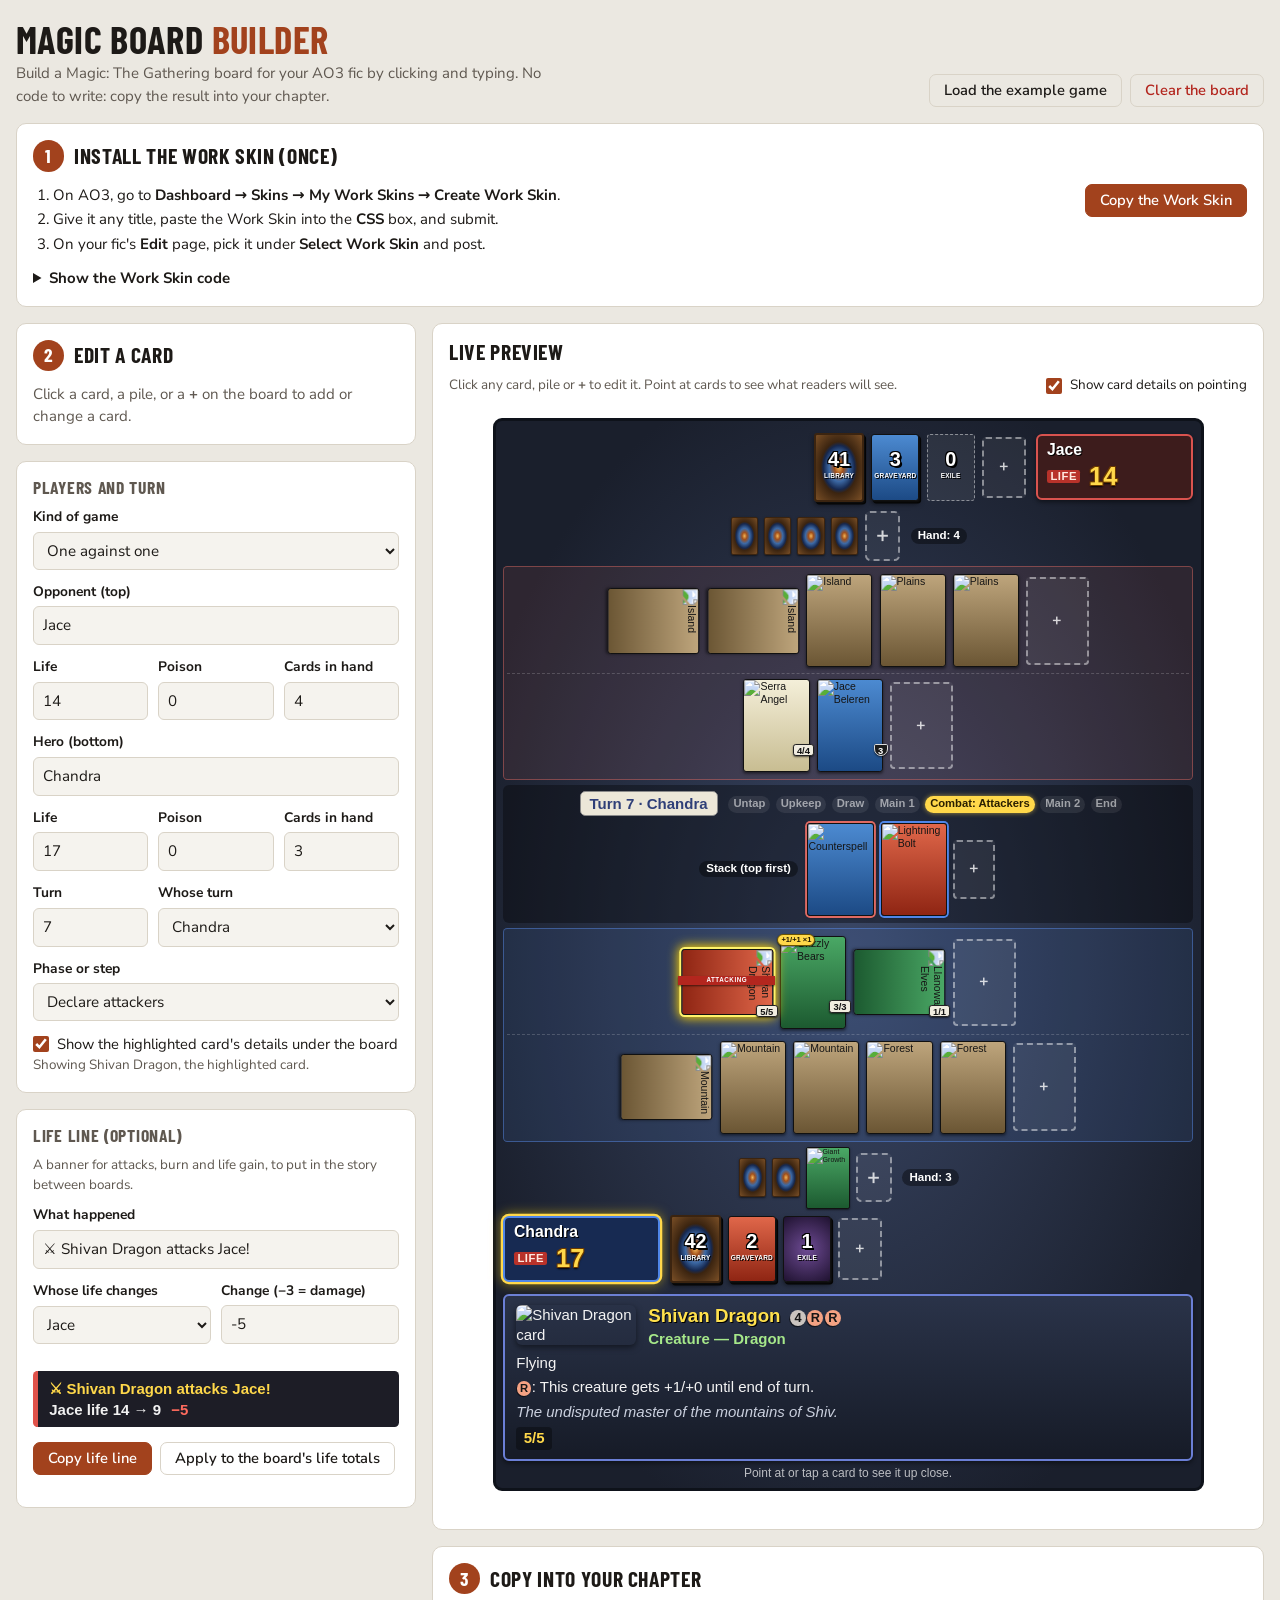
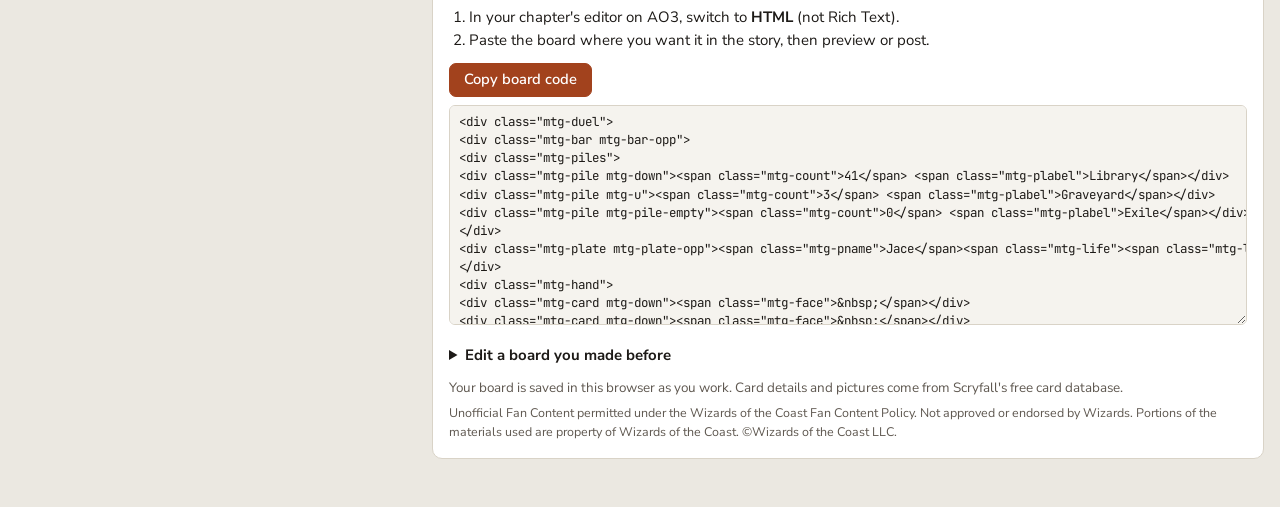
==== commit b5184980: "Add Two-Headed Giant and free-for-all games A "Kind of game" setting in the builder: - One against o" ====
--- a/index.html
+++ b/index.html
@@ -131,6 +131,7 @@
 .row3 { display: grid; grid-template-columns: repeat(3, minmax(0, 1fr)); gap: 0 10px; }
 .span2 { grid-column: span 2; }
 .span3 { grid-column: span 3; }
+[hidden] { display: none !important; }
 input[type="text"], input[type="number"], input[type="url"], select, textarea {
   width: 100%;
   box-sizing: border-box;
@@ -1000,6 +1001,45 @@
 .mtg-delta { margin-left: 0.4em; color: #ff6b5e; }
 .mtg-log-heal { border-left-color: #4cc94a; }
 .mtg-log-heal .mtg-delta { color: #7be37a; }
+
+
+/* =====================================================================
+   14. TWO-HEADED GIANT AND FREE-FOR-ALL (optional)
+   Four players. Each one has their own bar (plate and piles), hand and
+   side, in this order down the board: the opponent's partner, the
+   opponent, the middle strip, the hero, the hero's partner.
+   - Two-Headed Giant: add mtg-2hg to the board. A partner's bar, hand
+     and side get mtg-p2 next to their usual classes:
+       <div class="mtg-side mtg-opp mtg-p2">
+   - Add mtg-team-life too if each team shares one life total. The team
+     then has one plate with both names, in the outer partner's bar:
+       <span class="mtg-pname"><span class="mtg-pn">Jace</span> &amp; <span class="mtg-pn">Teferi</span></span>
+     and the inner player's bar holds just their piles.
+   - Free-for-all: add mtg-ffa to the board instead. Every player is on
+     their own, top to bottom: purple, red, blue, gold. The outer two
+     add a colour class:
+       on their plate:  <div class="mtg-plate mtg-plate-opp mtg-p2 mtg-plate-purple">
+       on their side:   <div class="mtg-side mtg-opp mtg-p2 mtg-purple">
+       on their spells on the stack, in place of mtg-mine / mtg-theirs:
+                        mtg-ring-purple or mtg-ring-gold
+   - Each hand label names its player (mtg-hname). mtg-hand-act turns it
+     gold for whoever's turn it is:
+       <span class="mtg-hand-label mtg-hand-act">▶ <span class="mtg-hname">Jace</span> · Hand: 5</span>
+   ===================================================================== */
+/* A little more room above each partner's bar, so the four players
+   read as separate groups. */
+.mtg-bar.mtg-p2 { margin-top: 0.5em; }
+/* The hand label of the player whose turn it is: gold, with dark text. */
+.mtg-hand-act { background: #ffd84a; color: #2a1f00; }
+/* A name stays on one line in a two-name plate. */
+.mtg-pn { white-space: nowrap; }
+/* Free-for-all colours for the outer two players. */
+.mtg-plate-purple { background: #3a1f4d; border-color: #b06ad9; }
+.mtg-plate-gold { background: #4a3810; border-color: #e0b040; }
+.mtg-purple { background: rgba(176, 106, 217, 0.12); border-color: rgba(176, 106, 217, 0.5); }
+.mtg-gold { background: rgba(224, 176, 64, 0.12); border-color: rgba(224, 176, 64, 0.5); }
+.mtg-ring-purple .mtg-face { box-shadow: 0 0 0 0.18em #b06ad9, 0 0.15em 0.3em rgba(0, 0, 0, 0.5); }
+.mtg-ring-gold .mtg-face { box-shadow: 0 0 0 0.18em #e0b040, 0 0.15em 0.3em rgba(0, 0, 0, 0.5); }
 </script>
 
 <div class="page">
@@ -1042,15 +1082,34 @@
 
       <section class="panel" aria-labelledby="players-h">
         <h3 id="players-h">Players and turn</h3>
+        <div class="field"><label for="mode">Kind of game</label>
+          <select id="mode" data-p="mode">
+            <option value="single">One against one</option>
+            <option value="2hg">Two-Headed Giant: two against two</option>
+            <option value="ffa">Free-for-all: four players, each on their own</option>
+          </select>
+        </div>
+        <div class="team-only" style="margin-bottom:10px">
+          <label class="check"><input type="checkbox" id="team-life" data-p="teamLife"><span>Each team shares one life total and one poison count (the Two-Headed Giant rule)</span></label>
+        </div>
+        <p class="hint four-only" id="mode-note" style="margin-bottom:10px"></p>
         <div class="row3">
-          <div class="field span3"><label for="opp-name">Opponent (top)</label><input type="text" id="opp-name" data-p="opp.name"></div>
-          <div class="field"><label for="opp-life">Life</label><input type="number" id="opp-life" min="-999" max="9999" data-p="opp.life"></div>
-          <div class="field"><label for="opp-poison">Poison</label><input type="number" id="opp-poison" min="0" max="99" data-p="opp.poison"></div>
+          <div class="field span3 four-only"><label for="opp2-name" id="opp2-label">Opponent’s partner (top)</label><input type="text" id="opp2-name" data-p="opp2.name"></div>
+          <div class="field four-only solo-life"><label for="opp2-life">Life</label><input type="number" id="opp2-life" min="-999" max="9999" data-p="opp2.life"></div>
+          <div class="field four-only solo-life"><label for="opp2-poison">Poison</label><input type="number" id="opp2-poison" min="0" max="99" data-p="opp2.poison"></div>
+          <div class="field four-only"><label for="opp2-hand">Cards in hand</label><input type="number" id="opp2-hand" min="0" max="20" data-p="opp2.hand"></div>
+          <div class="field span3"><label for="opp-name" id="opp-label">Opponent (top)</label><input type="text" id="opp-name" data-p="opp.name"></div>
+          <div class="field"><label for="opp-life" id="opp-life-label">Life</label><input type="number" id="opp-life" min="-999" max="9999" data-p="opp.life"></div>
+          <div class="field"><label for="opp-poison" id="opp-poison-label">Poison</label><input type="number" id="opp-poison" min="0" max="99" data-p="opp.poison"></div>
           <div class="field"><label for="opp-hand">Cards in hand</label><input type="number" id="opp-hand" min="0" max="20" data-p="opp.hand"></div>
-          <div class="field span3"><label for="me-name">Hero (bottom)</label><input type="text" id="me-name" data-p="me.name"></div>
-          <div class="field"><label for="me-life">Life</label><input type="number" id="me-life" min="-999" max="9999" data-p="me.life"></div>
-          <div class="field"><label for="me-poison">Poison</label><input type="number" id="me-poison" min="0" max="99" data-p="me.poison"></div>
+          <div class="field span3"><label for="me-name" id="me-label">Hero (bottom)</label><input type="text" id="me-name" data-p="me.name"></div>
+          <div class="field"><label for="me-life" id="me-life-label">Life</label><input type="number" id="me-life" min="-999" max="9999" data-p="me.life"></div>
+          <div class="field"><label for="me-poison" id="me-poison-label">Poison</label><input type="number" id="me-poison" min="0" max="99" data-p="me.poison"></div>
           <div class="field"><label for="me-hand">Cards in hand</label><input type="number" id="me-hand" min="0" max="20" data-p="me.hand"></div>
+          <div class="field span3 four-only"><label for="me2-name" id="me2-label">Hero’s partner (bottom)</label><input type="text" id="me2-name" data-p="me2.name"></div>
+          <div class="field four-only solo-life"><label for="me2-life">Life</label><input type="number" id="me2-life" min="-999" max="9999" data-p="me2.life"></div>
+          <div class="field four-only solo-life"><label for="me2-poison">Poison</label><input type="number" id="me2-poison" min="0" max="99" data-p="me2.poison"></div>
+          <div class="field four-only"><label for="me2-hand">Cards in hand</label><input type="number" id="me2-hand" min="0" max="20" data-p="me2.hand"></div>
           <div class="field"><label for="turn">Turn</label><input type="number" id="turn" min="1" max="999" data-p="turn"></div>
           <div class="field span2"><label for="active">Whose turn</label><select id="active" data-p="active"></select></div>
           <div class="field span3"><label for="phase">Phase or step</label><select id="phase" data-p="phase"></select></div>
@@ -1132,6 +1191,34 @@
   var PILE_LABEL = { library: "Library", gy: "Graveyard", exile: "Exile" };
   var ROW_NAME = { front: "front row", back: "back row", hand: "hand" };
   var SIDES = ["opp", "me"];
+  /* Two-Headed Giant and free-for-all have four players, top of the board first:
+     the opponent's partner, the opponent, the hero and the hero's partner. */
+  var DUELISTS = ["opp2", "opp", "me", "me2"];
+  var TEAM = { opp2: "opp", opp: "opp", me: "me", me2: "me" };
+  /* In a free-for-all the outer two players get a colour of their own (the inner two keep red and blue). */
+  var COLOUR = { opp2: "purple", me2: "gold" };
+  var isFour = function (s) { return s.mode === "2hg" || s.mode === "ffa"; };
+  var isFfa = function (s) { return s.mode === "ffa"; };
+  var isPartner = function (who) { return who === "opp2" || who === "me2"; };
+  /* Whether each Two-Headed Giant team shares one life total and poison count (kept on opp / me). */
+  var teamLife = function (s) { return s.mode === "2hg" && s.teamLife; };
+  var inPlay = function (s) { return isFour(s) ? DUELISTS : SIDES; };
+  var teamName = function (s, t) { return s[t].name + " & " + s[t + "2"].name; };
+  /* Whose life total a player uses: their team's when the team shares one. */
+  var lifeKey = function (s, who) { return teamLife(s) ? TEAM[who] : who; };
+  var lifeName = function (s, who) { return teamLife(s) ? teamName(s, TEAM[who]) : s[who].name; };
+  /* With a shared life total, a team takes its turn together, so "active" is a team. */
+  var isActive = function (s, who) { return teamLife(s) ? TEAM[who] === s.active : s.active === who; };
+  var activeName = function (s) { return teamLife(s) ? teamName(s, TEAM[s.active] || "me") : (s[s.active] || s.me).name; };
+  /* Choices for "whose turn" and "whose life changes": the teams, or every player in the game. */
+  function whoChoices(s) {
+    return teamLife(s) ? SIDES.map(function (t) { return [t, teamName(s, t)]; }) : inPlay(s).map(function (w) { return [w, s[w].name]; });
+  }
+  /* Keeps the turn and the life line pointing at someone who's in this kind of game. */
+  function fixWho(s, who) {
+    if (teamLife(s)) return TEAM[who] || "me";
+    return inPlay(s).indexOf(who) >= 0 ? who : TEAM[who] || "me";
+  }
 
   function newCard() {
     return { name: "", frame: "c", cost: "", produced: "", typeLine: "", text: "", flavor: "", power: "", toughness: "", loyalty: "",
@@ -1142,8 +1229,15 @@
     return { name: name, life: 20, poison: 0, library: 53, gy: { count: 0, top: "c" }, exile: 0, cmd: null, hand: handOf(7), front: [], back: [] };
   }
   function emptyState() {
-    return { v: 1, opp: newSide("Opponent"), me: newSide("Hero"), turn: 1, active: "me", phase: "main1", stack: [], showInfo: true,
+    return { v: 1, opp: newSide("Opponent"), me: newSide("Hero"), opp2: newSide("Opponent’s partner"), me2: newSide("Hero’s partner"),
+      mode: "single", teamLife: true, turn: 1, active: "me", phase: "main1", stack: [], showInfo: true,
       log: { text: "⚔ Attack!", who: "opp", delta: -3 } };
+  }
+  /* Boards saved before Two-Headed Giant and free-for-all existed get the partners. */
+  function upgrade(s) {
+    var e = emptyState();
+    ["opp2", "me2", "mode", "teamLife"].forEach(function (f) { if (s[f] == null) s[f] = e[f]; });
+    return s;
   }
 
   /* ---------- The example game ---------- */
@@ -1254,7 +1348,7 @@
   }
   /* One card anywhere on the board. ctx = field, hand, stack or cmd.
      extra = preview-only attributes (click target), never in the AO3 code. */
-  function cardHTML(c, ctx, extra, selCls) {
+  function cardHTML(c, ctx, extra, selCls, ownerCls) {
     extra = extra || ""; selCls = selCls || "";
     var cls = ["mtg-card"];
     if (ctx === "hand" && !c.revealed) return '<div class="mtg-card mtg-down' + selCls + '"' + extra + '><span class="mtg-face">&nbsp;</span></div>';
@@ -1268,7 +1362,7 @@
       if (c.tapped) cls.push("mtg-tapped");
       if (c.combat) cls.push(c.combat === "atk" ? "mtg-attacking" : "mtg-blocking");
     }
-    if (ctx === "stack") cls.push(c.owner === "opp" ? "mtg-theirs" : "mtg-mine");
+    if (ctx === "stack") cls.push(ownerCls || (c.owner === "opp" ? "mtg-theirs" : "mtg-mine"));
     if (ctx === "cmd") cls.push("mtg-cmd");
     if (c.glow && !c.faceDown) cls.push("mtg-focus");
     var L = ['<div class="' + cls.join(" ") + selCls + '"' + extra + ">"];
@@ -1302,12 +1396,24 @@
     return preview ? '<button type="button" class="add-slot" data-add="' + where + '" aria-label="' + esc(label) + '"><span><b>+</b></span></button>' : "";
   }
 
-  function plateHTML(s, side) {
-    var p = s[side];
-    return '<div class="mtg-plate mtg-plate-' + side + (s.active === side ? " mtg-active" : "") + '">' +
-      '<span class="mtg-pname">' + esc(p.name) + "</span>" +
+  /* A name plate. When a Two-Headed Giant team shares its life total, one plate carries both
+     names; otherwise a partner's plate is marked mtg-p2, and in a free-for-all the outer two
+     players' plates get their own colour. */
+  function plateHTML(s, who) {
+    var team = TEAM[who], shared = teamLife(s), p = s[lifeKey(s, who)];
+    var name = shared ? '<span class="mtg-pn">' + esc(s[team].name) + '</span> &amp; <span class="mtg-pn">' + esc(s[team + "2"].name) + "</span>" : esc(s[who].name);
+    return '<div class="mtg-plate mtg-plate-' + team + (isPartner(who) && !shared ? " mtg-p2" : "") + (isFfa(s) && COLOUR[who] ? " mtg-plate-" + COLOUR[who] : "") +
+      (isActive(s, who) ? " mtg-active" : "") + '">' +
+      '<span class="mtg-pname">' + name + "</span>" +
       '<span class="mtg-life"><span class="mtg-life-tag">LIFE</span> <span class="mtg-life-num">' + p.life + "</span>" +
       (p.poison > 0 ? ' <span class="mtg-poison">☣ ' + p.poison + "</span>" : "") + "</span></div>";
+  }
+  /* Whose spell it is, on the stack: a red ring for the opponent's team, blue for the hero's,
+     and purple or gold for the outer players in a free-for-all. */
+  function ownerClass(s, owner) {
+    if (isFfa(s) && COLOUR[owner]) return "mtg-ring-" + COLOUR[owner];
+    var team = TEAM[owner] || "me";
+    return (team === "opp" ? "mtg-theirs" : "mtg-mine") + (s.mode === "2hg" && isPartner(owner) ? " mtg-p2" : "");
   }
   function pileHTML(side, which, count, cls, preview, sel) {
     var a = pv(preview, sel, side + "." + which);
@@ -1324,20 +1430,32 @@
     L.push("</div>");
     return L.filter(Boolean).join("\n");
   }
-  function barHTML(s, side, preview, sel) {
-    var parts = [plateHTML(s, side), pilesHTML(s, side, preview, sel)];
-    if (side === "opp") parts.reverse();
-    return '<div class="mtg-bar' + (side === "opp" ? " mtg-bar-opp" : "") + '">\n' + parts.join("\n") + "\n</div>";
-  }
-  function listHTML(list, ctx, key, preview, sel) {
-    return list.map(function (c, i) { var a = pv(preview, sel, key + "." + i); return cardHTML(c, ctx, a.extra, a.cls); });
-  }
-  function handHTML(s, side, preview, sel) {
-    var p = s[side], L = ['<div class="mtg-hand">'];
-    L = L.concat(listHTML(p.hand, "hand", side + ".hand", preview, sel));
-    L.push(addBtn(preview, side + ".hand", "Add a card to the hand"));
-    L.push('<span class="mtg-hand-label">Hand: ' + p.hand.length + "</span>", "</div>");
+  /* A player's plate and piles. A team that shares its life total has one plate, in the outer
+     partner's bar at the edge of the board; the inner player's bar then holds just their piles. */
+  function barHTML(s, who, preview, sel) {
+    var top = TEAM[who] === "opp", parts = [pilesHTML(s, who, preview, sel)];
+    if (!teamLife(s) || isPartner(who)) parts.unshift(plateHTML(s, who));
+    if (top) parts.reverse();
+    return '<div class="mtg-bar' + (top ? " mtg-bar-opp" : "") + (isPartner(who) ? " mtg-p2" : "") + '">\n' + parts.join("\n") + "\n</div>";
+  }
+  function listHTML(list, ctx, key, preview, sel, s) {
+    return list.map(function (c, i) { var a = pv(preview, sel, key + "." + i); return cardHTML(c, ctx, a.extra, a.cls, s && ctx === "stack" ? ownerClass(s, c.owner) : ""); });
+  }
+  /* A player's hand. With four players the label names the player, and turns gold with a ▶
+     for whoever's turn it is (both partners, when a team shares its turn). */
+  function handHTML(s, who, preview, sel) {
+    var p = s[who], four = isFour(s), act = four && isActive(s, who), L = ['<div class="mtg-hand' + (isPartner(who) ? " mtg-p2" : "") + '">'];
+    L = L.concat(listHTML(p.hand, "hand", who + ".hand", preview, sel));
+    L.push(addBtn(preview, who + ".hand", "Add a card to the hand"));
+    L.push('<span class="mtg-hand-label' + (act ? " mtg-hand-act" : "") + '">' + (act ? "▶ " : "") +
+      (four ? '<span class="mtg-hname">' + esc(p.name) + "</span> · " : "") + "Hand: " + p.hand.length + "</span>", "</div>");
     return L.filter(Boolean).join("\n");
+  }
+  /* A player's two rows, the front row nearest the middle of the board. */
+  function sideHTML(s, who, preview, sel) {
+    var rows = TEAM[who] === "opp" ? ["back", "front"] : ["front", "back"];
+    return ['<div class="mtg-side mtg-' + TEAM[who] + (isPartner(who) ? " mtg-p2" : "") + (isFfa(s) && COLOUR[who] ? " mtg-" + COLOUR[who] : "") + '">',
+      rowHTML(s, who, rows[0], preview, sel), rowHTML(s, who, rows[1], preview, sel), "</div>"].join("\n");
   }
   function rowHTML(s, side, row, preview, sel) {
     var list = s[side][row], L = ['<div class="mtg-row mtg-' + row + '-row">'];
@@ -1350,14 +1468,14 @@
   function phaseOf(id) { for (var i = 0; i < PHASES.length; i++) if (PHASES[i][0] === id) return PHASES[i]; return PHASES[3]; }
   function midHTML(s, preview, sel) {
     var ph = phaseOf(s.phase), L = ['<div class="mtg-mid">'];
-    L.push('<span class="mtg-turn">Turn ' + s.turn + " · " + esc(s[s.active].name) + "</span>");
+    L.push('<span class="mtg-turn">Turn ' + s.turn + " · " + esc(activeName(s)) + "</span>");
     L.push('<span class="mtg-phases">' + TRACK.map(function (t) {
       var on = t[0] === ph[2];
       return '<span class="mtg-ph' + (on ? " mtg-ph-on" : "") + '">' + (on && LIT[ph[0]] ? LIT[ph[0]] : t[1]) + "</span>";
     }).join(" ") + "</span>");
     if (s.stack.length || preview) {
       var st = ['<div class="mtg-stack">', '<span class="mtg-stack-label">Stack' + (s.stack.length > 1 ? " (top first)" : "") + "</span>"];
-      st = st.concat(listHTML(s.stack, "stack", "stack", preview, sel));
+      st = st.concat(listHTML(s.stack, "stack", "stack", preview, sel, s));
       st.push(addBtn(preview, "stack", "Add a spell to the stack"));
       st.push("</div>");
       L.push(st.filter(Boolean).join("\n"));
@@ -1367,7 +1485,7 @@
   }
   /* Every card readers can see face-up. */
   function eachCard(s, fn) {
-    SIDES.forEach(function (side) {
+    inPlay(s).forEach(function (side) {
       var p = s[side];
       p.front.concat(p.back, p.cmd ? [p.cmd] : []).forEach(function (c) { if (!c.faceDown) fn(c); });
       p.hand.forEach(function (c) { if (c.revealed) fn(c); });
@@ -1376,18 +1494,24 @@
   }
   /* Every card, hidden ones too (used to make sure only one card glows). */
   function allCards(s, fn) {
-    SIDES.forEach(function (side) { var p = s[side]; p.front.concat(p.back, p.hand, p.cmd ? [p.cmd] : []).forEach(fn); });
+    DUELISTS.forEach(function (side) { var p = s[side]; p.front.concat(p.back, p.hand, p.cmd ? [p.cmd] : []).forEach(fn); });
     s.stack.forEach(fn);
   }
   function glowCard(s) { var g = null; eachCard(s, function (c) { if (c.glow && !g) g = c; }); return g; }
   function anyPoint(s) { var h = false; eachCard(s, function (c) { if (c.show === "panel" || (c.show === "pic" && c.img)) h = true; }); return h; }
 
+  /* Top to bottom: the opponent's side, the middle strip, the hero's side. With four players,
+     each partner sits on the outside of their team. */
   function boardHTML(s, preview, sel) {
-    var L = ['<div class="mtg-duel">', barHTML(s, "opp", preview, sel), handHTML(s, "opp", preview, sel),
-      '<div class="mtg-side mtg-opp">', rowHTML(s, "opp", "back", preview, sel), rowHTML(s, "opp", "front", preview, sel), "</div>",
-      midHTML(s, preview, sel),
-      '<div class="mtg-side mtg-me">', rowHTML(s, "me", "front", preview, sel), rowHTML(s, "me", "back", preview, sel), "</div>",
-      handHTML(s, "me", preview, sel), barHTML(s, "me", preview, sel)];
+    var four = isFour(s), mode = isFfa(s) ? " mtg-ffa" : s.mode === "2hg" ? " mtg-2hg" + (s.teamLife ? " mtg-team-life" : "") : "";
+    var L = ['<div class="mtg-duel' + mode + '">'];
+    (four ? ["opp2", "opp"] : ["opp"]).forEach(function (who) {
+      L.push(barHTML(s, who, preview, sel), handHTML(s, who, preview, sel), sideHTML(s, who, preview, sel));
+    });
+    L.push(midHTML(s, preview, sel));
+    (four ? ["me", "me2"] : ["me"]).forEach(function (who) {
+      L.push(sideHTML(s, who, preview, sel), handHTML(s, who, preview, sel), barHTML(s, who, preview, sel));
+    });
     var g = s.showInfo && glowCard(s);
     if (g) L.push(spotHTML(g, false));
     if (anyPoint(s)) L.push('<span class="mtg-tip">Point at or tap a card to see it up close.</span>');
@@ -1396,14 +1520,14 @@
     return L.join("\n").replace(/\n\s*\n/g, "\n");
   }
   function logResult(s) {
-    var p = s[s.log.who] || s.opp, d = Number(s.log.delta) || 0;
-    return { p: p, before: p.life, after: p.life + d, d: d };
+    var who = fixWho(s, s.log.who), p = s[lifeKey(s, who)], d = Number(s.log.delta) || 0;
+    return { p: p, name: lifeName(s, who), before: p.life, after: p.life + d, d: d };
   }
   function logHTML(s) {
     var x = logResult(s);
     return ['<div class="mtg-log' + (x.d > 0 ? " mtg-log-heal" : "") + '">',
       '<span class="mtg-log-act">' + esc(s.log.text) + "</span>",
-      esc(x.p.name) + " life " + x.before + " → " + x.after + ' <span class="mtg-delta">' + (x.d < 0 ? "−" : "+") + Math.abs(x.d) + "</span>",
+      esc(x.name) + " life " + x.before + " → " + x.after + ' <span class="mtg-delta">' + (x.d < 0 ? "−" : "+") + Math.abs(x.d) + "</span>",
       "</div>"].join("\n");
   }
 
@@ -1429,7 +1553,7 @@
     var c = newCard(), has = function (k) { return el.classList.contains(k); };
     c.tapped = has("mtg-tapped");
     c.combat = has("mtg-attacking") ? "atk" : has("mtg-blocking") ? "blk" : "";
-    c.owner = has("mtg-theirs") ? "opp" : "me";
+    c.owner = has("mtg-ring-purple") ? "opp2" : has("mtg-ring-gold") ? "me2" : (has("mtg-theirs") ? "opp" : "me") + (has("mtg-p2") ? "2" : "");
     var pt = el.querySelector(".mtg-pt"), loy = el.querySelector(".mtg-loy"), note = el.querySelector(".mtg-note");
     if (pt) setPT(c, txt(pt));
     if (loy) c.loyalty = txt(loy);
@@ -1457,16 +1581,22 @@
     var doc = new DOMParser().parseFromString(html, "text/html");
     var duel = doc.querySelector(".mtg-duel");
     if (!duel || !duel.querySelector(".mtg-side")) throw new Error("not a board");
-    var s = emptyState();
-    SIDES.forEach(function (side) {
-      var p = s[side], plate = duel.querySelector(".mtg-plate-" + side);
+    var s = emptyState(), cl = duel.classList;
+    s.mode = cl.contains("mtg-ffa") ? "ffa" : cl.contains("mtg-2hg") ? "2hg" : "single";
+    s.teamLife = s.mode === "2hg" ? cl.contains("mtg-team-life") : true;
+    /* Each player's bar, hand and side, in order down the board. Hover panels never hold these. */
+    var players = inPlay(s), bars = duel.querySelectorAll(".mtg-bar"), hands = duel.querySelectorAll(".mtg-hand"), sides = duel.querySelectorAll(".mtg-side");
+    players.forEach(function (who, i) {
+      var p = s[who], bar = bars[i], hand = hands[i], sideEl = sides[i];
+      var plate = bar && bar.querySelector(".mtg-plate");
       if (plate) {
-        p.name = txt(plate.querySelector(".mtg-pname")) || p.name;
-        p.life = clampInt(txt(plate.querySelector(".mtg-life-num")), -999, 9999);
-        p.poison = clampInt(txt(plate.querySelector(".mtg-poison")).replace(/\D/g, ""), 0, 99);
-        if (plate.classList.contains("mtg-active")) s.active = side;
+        var life = s[lifeKey(s, who)], pn = plate.querySelectorAll(".mtg-pn");
+        if (pn.length === 2) { s[TEAM[who]].name = txt(pn[0]); s[TEAM[who] + "2"].name = txt(pn[1]); }
+        else p.name = txt(plate.querySelector(".mtg-pname")) || p.name;
+        life.life = clampInt(txt(plate.querySelector(".mtg-life-num")), -999, 9999);
+        life.poison = clampInt(txt(plate.querySelector(".mtg-poison")).replace(/\D/g, ""), 0, 99);
+        if (plate.classList.contains("mtg-active")) s.active = teamLife(s) ? TEAM[who] : who;
       }
-      var bar = plate ? plate.closest(".mtg-bar") : null;
       if (bar) {
         forEach(bar.querySelectorAll(".mtg-pile"), function (pile) {
           var label = txt(pile.querySelector(".mtg-plabel")).toLowerCase(), n = clampInt(txt(pile.querySelector(".mtg-count")), 0, 999);
@@ -1477,13 +1607,14 @@
         var cmd = bar.querySelector(".mtg-card");
         p.cmd = cmd ? parseCard(cmd, "cmd") : null;
       }
-      var sideEl = duel.querySelector(".mtg-" + side);
       p.front = cardsIn(sideEl && sideEl.querySelector(".mtg-front-row"), "field");
       p.back = cardsIn(sideEl && sideEl.querySelector(".mtg-back-row"), "field");
+      p.hand = cardsIn(hand, "hand");
+      if (hand) {
+        var hn = hand.querySelector(".mtg-hname"); if (hn) p.name = txt(hn) || p.name;
+        if (hand.querySelector(".mtg-hand-act")) s.active = teamLife(s) ? TEAM[who] : who;
+      }
     });
-    var hands = duel.querySelectorAll(".mtg-hand");
-    s.opp.hand = cardsIn(hands[0], "hand");
-    s.me.hand = cardsIn(hands[1], "hand");
     var mid = duel.querySelector(".mtg-mid");
     if (mid) {
       var tm = txt(mid.querySelector(".mtg-turn")).match(/Turn\s*(\d+)/); if (tm) s.turn = clampInt(tm[1], 1, 999);
@@ -1508,7 +1639,7 @@
   var KEY = "mtg-duel-builder-v1";
   var state, sel = null, lookupMsg = "", lastResults = [], printsMsg = "", lastPrints = [];
   try { state = JSON.parse(localStorage.getItem(KEY)); } catch (e) { state = null; }
-  if (!state || state.v !== 1 || !state.opp || !state.me) state = exampleState();
+  if (!state || state.v !== 1 || !state.opp || !state.me) state = exampleState(); else upgrade(state);
   function save() { try { localStorage.setItem(KEY, JSON.stringify(state)); } catch (e) { /* storage unavailable: keep working without it */ } }
 
   /* ---------- Rendering ---------- */
@@ -1525,17 +1656,43 @@
   }
 
   function fillSideInputs() {
-    SIDES.forEach(function (side) {
+    DUELISTS.forEach(function (side) {
       var p = state[side];
       $("#" + side + "-name").value = p.name; $("#" + side + "-life").value = p.life;
       $("#" + side + "-poison").value = p.poison; $("#" + side + "-hand").value = p.hand.length;
     });
+    $("#mode").value = state.mode; $("#team-life").checked = state.teamLife;
     $("#turn").value = state.turn; $("#phase").value = state.phase; $("#show-info").checked = state.showInfo;
     $("#log-text").value = state.log.text; $("#log-delta").value = state.log.delta;
+    fillMode();
     fillNames();
   }
+  /* The player labels for each kind of game, top of the board first. */
+  var FORM_NAMES = {
+    single: { opp: "Opponent (top)", me: "Hero (bottom)" },
+    "2hg": { opp2: "Opponent’s partner (top)", opp: "Opponent", me: "Hero", me2: "Hero’s partner (bottom)" },
+    ffa: { opp2: "1st player (top, purple)", opp: "2nd player (red)", me: "3rd player (blue)", me2: "4th player (bottom, gold)" }
+  };
+  /* Shows the partners' rows only with four players, and their own life and poison only when
+     their team doesn't share them. */
+  function fillMode() {
+    var four = isFour(state), shared = teamLife(state), names = FORM_NAMES[state.mode] || FORM_NAMES.single;
+    forEach(document.querySelectorAll(".four-only"), function (el) { el.hidden = !four; });
+    forEach(document.querySelectorAll(".team-only"), function (el) { el.hidden = state.mode !== "2hg"; });
+    forEach(document.querySelectorAll(".solo-life"), function (el) { el.hidden = !four || shared; });
+    DUELISTS.forEach(function (who) { if (names[who]) $("#" + who + "-label").textContent = names[who]; });
+    SIDES.forEach(function (t) {
+      $("#" + t + "-life-label").textContent = shared ? "Team life" : "Life";
+      $("#" + t + "-poison-label").textContent = shared ? "Team poison" : "Poison";
+    });
+    $("#mode-note").textContent = state.mode === "2hg"
+      ? (shared ? "Each partner has their own library, graveyard, hand and battlefield. Each team shares one life total (30 to start) and poison count, and takes its turn together." :
+        "Each partner has their own library, graveyard, hand, battlefield and life total.") + " Partners sit on the outside, above and below their teammates."
+      : isFfa(state) ? "Every player has their own library, graveyard, hand, battlefield and life total, and a colour of their own on the board." : "";
+  }
   function fillNames() {
-    var o = '<option value="opp">' + esc(state.opp.name) + '</option><option value="me">' + esc(state.me.name) + "</option>";
+    var o = opt(whoChoices(state), "");
+    state.log.who = fixWho(state, state.log.who); state.active = fixWho(state, state.active);
     $("#log-who").innerHTML = o; $("#log-who").value = state.log.who;
     $("#active").innerHTML = o; $("#active").value = state.active;
   }
@@ -1619,7 +1776,7 @@
       h += '<div class="field"><span class="legend">In combat</span>' + seg("f-combat", "combat", [["", "No"], ["atk", "Attacking"], ["blk", "Blocking"]], c.combat) + "</div>";
     }
     if (t.ctx !== "hand") h += text("f-note", "note", "Counters or note (a small label on the card)", c.note, { ph: "+1/+1 ×2" });
-    if (t.ctx === "stack") h += '<div class="field"><label for="f-owner">Whose spell</label><select id="f-owner" data-f="owner" data-struct>' + opt([["me", state.me.name], ["opp", state.opp.name]], c.owner) + "</select></div>";
+    if (t.ctx === "stack") h += '<div class="field"><label for="f-owner">Whose spell</label><select id="f-owner" data-f="owner" data-struct>' + opt((isFour(state) ? ["me", "me2", "opp", "opp2"] : ["me", "opp"]).map(function (w) { return [w, state[w].name]; }), inPlay(state).indexOf(c.owner) >= 0 ? c.owner : TEAM[c.owner] || "me") + "</select></div>";
     h += '<div class="checks">' + check("f-glow", "glow", c.glow, "Highlight this card (golden glow; its details show under the board)") + "</div>";
     h += moveButtons(t);
     return h;
@@ -1881,8 +2038,8 @@
   forEach(document.querySelectorAll("[data-p]"), function (el) {
     el.addEventListener(el.type === "checkbox" || el.tagName === "SELECT" ? "change" : "input", function () {
       var path = el.dataset.p.split("."), v = el.type === "checkbox" ? el.checked : el.value;
-      if (/life$/.test(el.id)) v = clampInt(v, -999, 9999);
-      if (/poison$/.test(el.id)) v = clampInt(v, 0, 99);
+      if (el.type === "number" && /life$/.test(el.id)) v = clampInt(v, -999, 9999);
+      if (el.type === "number" && /poison$/.test(el.id)) v = clampInt(v, 0, 99);
       if (el.id === "turn") v = clampInt(v, 1, 999);
       if (/hand$/.test(el.id)) {
         /* Changing the hand size adds hidden cards at the end, or removes cards from the end. */
@@ -1890,6 +2047,15 @@
         while (cards.length < n) cards.push(newCard());
         cards.length = n;
         if (sel && !target()) { sel = null; renderEditor(); }
+      } else if (el.id === "mode" || el.id === "team-life") {
+        var wasShared = teamLife(state);
+        state[path[0]] = v;
+        /* Two-Headed Giant teams start at 30 life; going back to one life total each starts at 20. */
+        if (teamLife(state) && !wasShared) SIDES.forEach(function (t) { if (state[t].life === 20) state[t].life = 30; });
+        if (!teamLife(state) && wasShared) SIDES.forEach(function (t) { if (state[t].life === 30) state[t].life = 20; });
+        /* The partners' cards are kept for when they come back, but one of them can't stay selected while they're off the board. */
+        if (sel && inPlay(state).indexOf(sel.split(".")[0]) < 0 && sel.split(".")[0] !== "stack") sel = null;
+        fillSideInputs(); renderEditor();
       } else if (path.length === 2) state[path[0]][path[1]] = v; else state[path[0]] = v;
       render();
       if (/name$/.test(el.id)) { fillNames(); if (sel) renderEditor(); }
